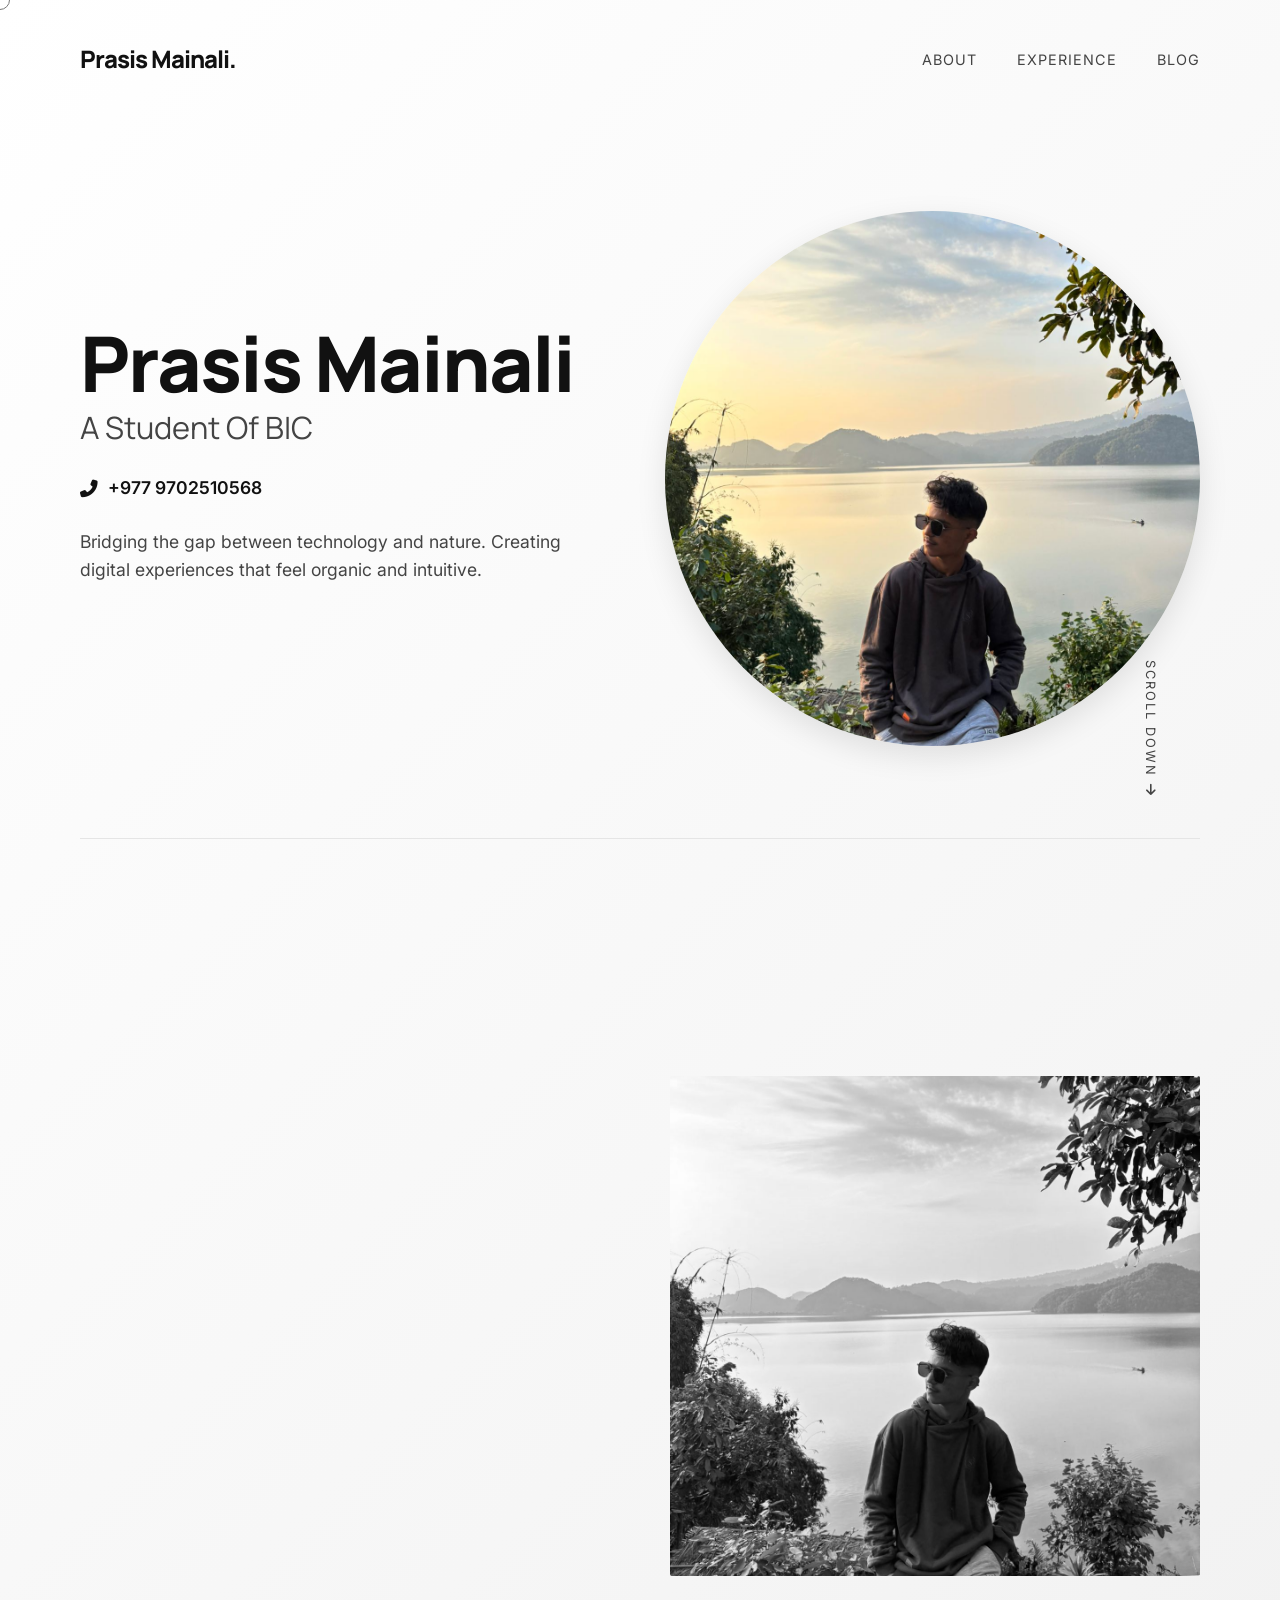
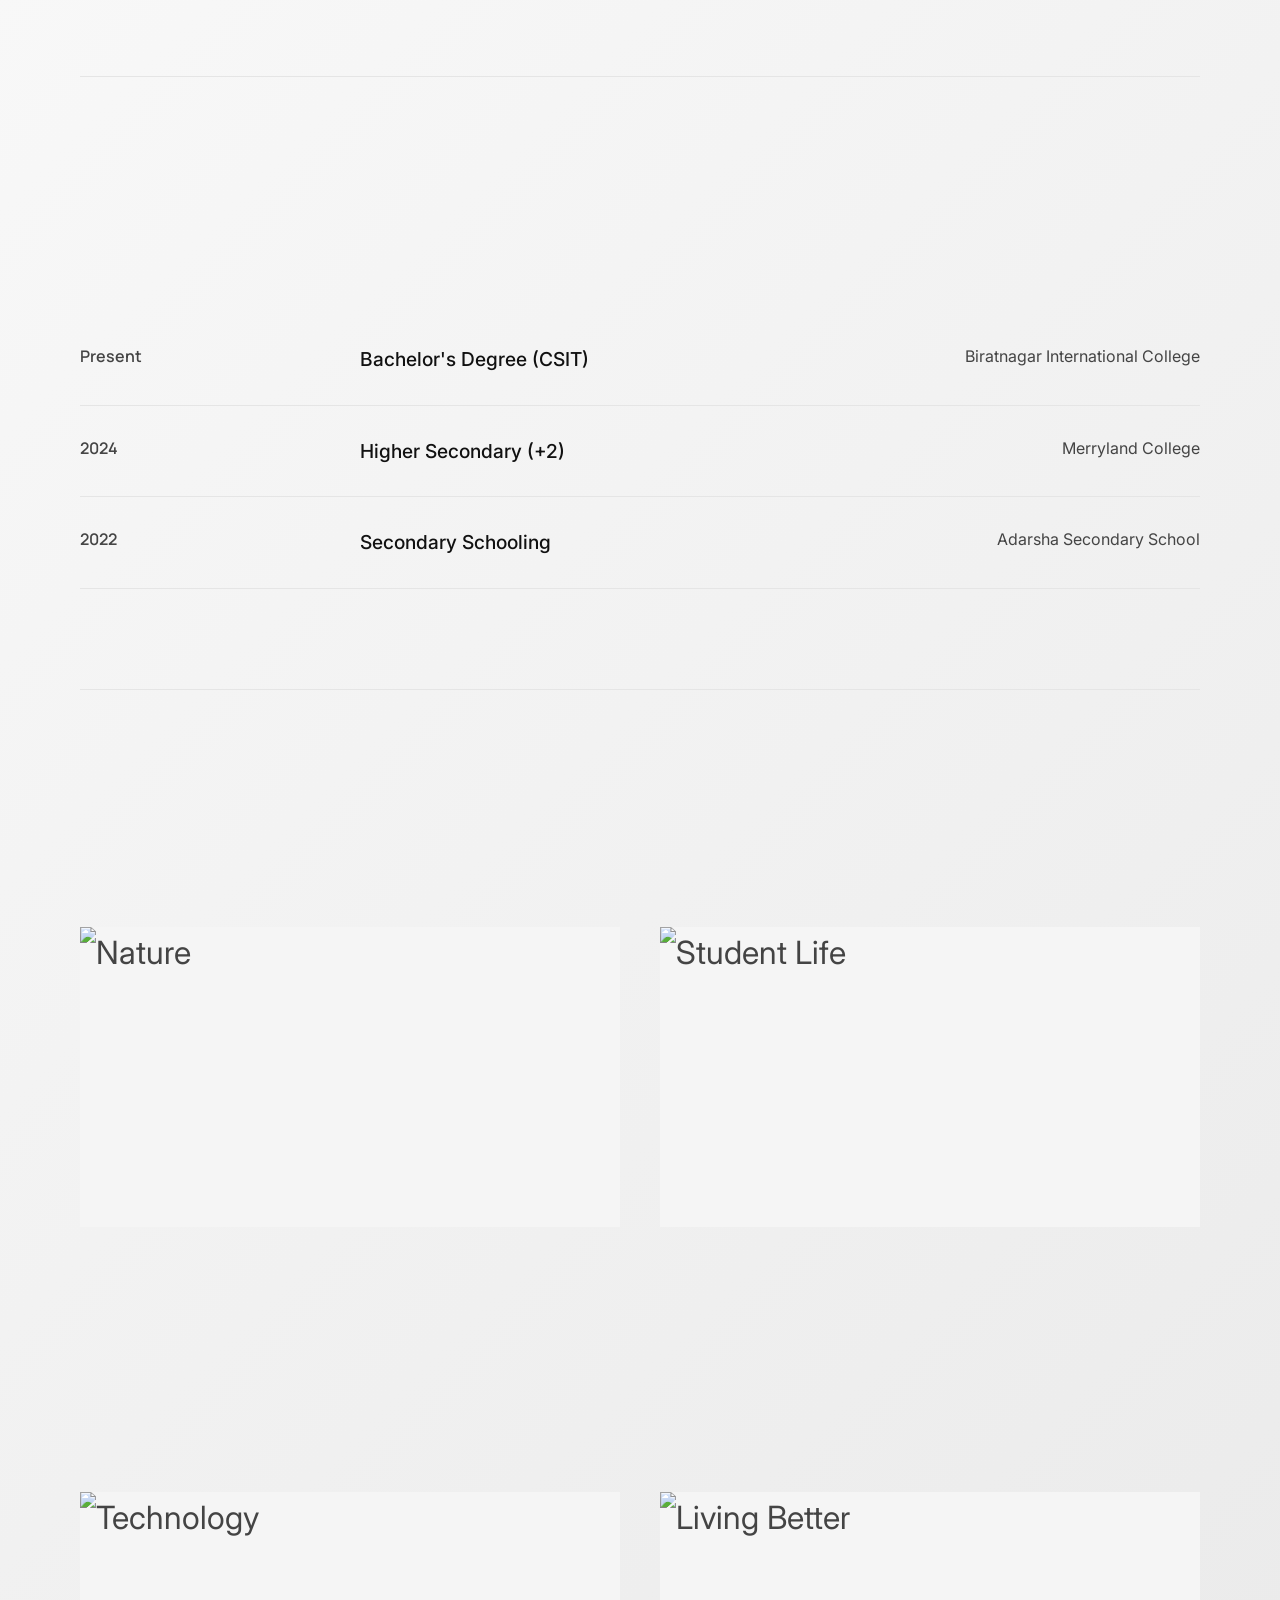
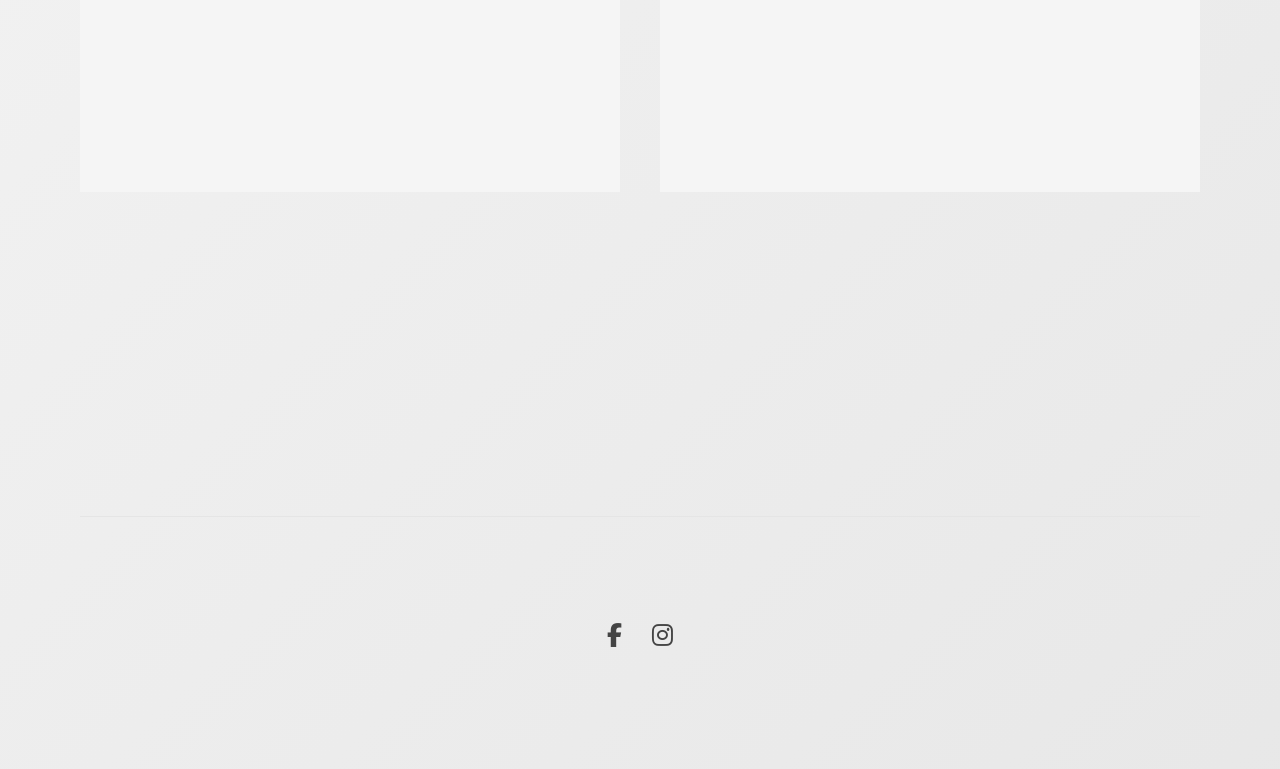
==== index.html @ 6ed14094 "Adjust styles for hero image and project grid Increased max-width for hero image and adjusted font s" ====
<!DOCTYPE html>
<html lang="en">

<head>
  <meta charset="UTF-8">
  <meta name="viewport" content="width=device-width, initial-scale=1.0">
  <title>Prasis Mainali | Portfolio</title>

  <!-- Fonts -->
  <link rel="preconnect" href="https://fonts.googleapis.com">
  <link rel="preconnect" href="https://fonts.gstatic.com" crossorigin>
  <link
    href="https://fonts.googleapis.com/css2?family=Inter:wght@300;400;500;600&family=Manrope:wght@400;600;800&display=swap"
    rel="stylesheet">

  <!-- Icons -->
  <link rel="stylesheet" href="https://cdnjs.cloudflare.com/ajax/libs/font-awesome/6.4.0/css/all.min.css">

  <style>
    :root {
      --bg-color: #ffffff;
      --text-primary: #111111;
      --text-secondary: #444444;
      --accent: #111;
      --card-bg: #f5f5f5;
      --border-color: #e5e5e5;
      --cursor-size: 20px;
    }

    * {
      margin: 0;
      padding: 0;
      box-sizing: border-box;
      cursor: none;
      /* Hide default cursor for custom one */
    }

    html {
      scroll-behavior: smooth;
    }

    body {
      background-color: var(--bg-color);
      color: var(--text-primary);
      font-family: 'Inter', sans-serif;
      line-height: 1.6;
      overflow-x: hidden;
      background: linear-gradient(-45deg, #ffffff, #f0f0f0, #e0e0e0, #ffffff);
      background-size: 400% 400%;
      animation: gradientBG 15s ease infinite;
    }

    ::selection {
      background: var(--text-primary);
      color: var(--bg-color);
    }

    h1,
    h2,
    h3,
    h4,
    h5,
    h6 {
      font-family: 'Manrope', sans-serif;
      font-weight: 800;
      color: var(--text-primary);
    }

    a {
      text-decoration: none;
      color: inherit;
      transition: opacity 0.3s ease;
    }

    /* --- Custom Cursor --- */
    .cursor {
      width: var(--cursor-size);
      height: var(--cursor-size);
      border: 1px solid #888888;
      border-radius: 50%;
      position: fixed;
      pointer-events: none;
      z-index: 9999;
      transform: translate(-50%, -50%);
      transition: width 0.3s, height 0.3s, background-color 0.3s;
      mix-blend-mode: difference;
    }

    .cursor.hovered {
      width: 50px;
      height: 50px;
      background-color: rgba(255, 255, 255, 0.1);
      border-color: transparent;
    }

    /* --- Layout --- */
    .container {
      max-width: 1200px;
      margin: 0 auto;
      padding: 0 40px;
      width: 100%;
      /* Ensure it doesn't exceed viewport */
    }

    @media (max-width: 768px) {
      .container {
        padding: 0 20px;
        /* Reduce padding on mobile */
      }
    }

    /* --- Navigation --- */
    nav {
      padding: 40px 0;
      display: flex;
      justify-content: space-between;
      align-items: center;
    }

    .logo {
      font-family: 'Manrope', sans-serif;
      font-weight: 800;
      font-size: 1.5rem;
      letter-spacing: -1px;
    }

    .nav-links {
      display: flex;
      gap: 40px;
    }

    .nav-links a {
      font-size: 0.9rem;
      color: var(--text-secondary);
      text-transform: uppercase;
      letter-spacing: 1px;
    }

    .nav-links a:hover {
      color: var(--text-primary);
    }

    .hamburger {
      display: none;
      font-size: 1.5rem;
      cursor: none;
      /* Let custom cursor handle hovering */
    }

    /* --- Hero Section --- */
    .hero {
      min-height: 80vh;
      display: flex;
      flex-direction: row;
      justify-content: space-between;
      align-items: center;
      gap: 50px;
      position: relative;
    }

    .hero-content {
      flex: 1;
    }

    .hero-image {
      flex: 1;
      display: flex;
      justify-content: center;
      align-items: center;
    }

    .hero-image img {
      width: 100%;
      max-width: 550px;
      /* Increased for desktop */
      min-width: 280px;
      aspect-ratio: 1/1;
      border-radius: 50%;
      object-fit: cover;
      box-shadow: 0 10px 30px rgba(0, 0, 0, 0.1);
      transition: transform 0.5s ease;
    }

    .hero-image:hover img {
      transform: scale(1.05);
    }

    .hero-phone {
      margin-top: 15px;
      margin-bottom: 25px;
      font-size: 1.1rem;
      color: var(--text-primary);
      display: flex;
      align-items: center;
      gap: 10px;
      font-weight: 600;
    }

    @media (max-width: 768px) {
      .hero {
        flex-direction: column-reverse;
        text-align: center;
        justify-content: center;
        padding-top: 50px;
      }

      .hero-image img {
        width: 250px;
        /* Increased size slightly */
        height: 250px;
        margin-bottom: 20px;
      }

      .hero h1 {
        font-size: 3rem;
        align-items: center;
        /* Center align the flex column */
        text-align: center;
      }

      .hero-content {
        display: flex;
        flex-direction: column;
        align-items: center;
      }
    }

    .hero h1 {
      font-size: clamp(3rem, 6vw, 5.5rem);
      /* Increased for desktop */
      line-height: 1;
      margin-bottom: 2rem;
      letter-spacing: -2px;
      display: flex;
      flex-direction: column;
      align-items: flex-start;
    }

    .hero-title-row {
      display: block;
      overflow: hidden;
      /* Mask for reveal */
    }

    .hero-title-row span {
      display: inline-block;
      transform: translateY(100%);
      opacity: 0;
      animation: revealText 0.8s cubic-bezier(0.77, 0, 0.175, 1) forwards;
    }

    .hero-subtitle-wrapper {
      margin-top: 10px;
      overflow: hidden;
    }

    .hero-subtitle-wrapper span {
      display: block;
      color: var(--text-secondary);
      font-size: 0.4em;
      /* relative to H1 - Adjusted for global consistency */
      font-weight: 400;
      letter-spacing: 0;
      transform: translateY(100%);
      opacity: 0;
      animation: revealText 0.8s cubic-bezier(0.77, 0, 0.175, 1) forwards;
    }

    .hero-desc {
      max-width: 500px;
      color: var(--text-secondary);
      font-size: 1.1rem;
      margin-bottom: 3rem;
    }

    .scroll-indicator {
      position: absolute;
      bottom: 40px;
      right: 40px;
      writing-mode: vertical-rl;
      text-orientation: mixed;
      color: var(--text-secondary);
      font-size: 0.8rem;
      letter-spacing: 2px;
      text-transform: uppercase;
      animation: bounce 2s infinite;
    }

    /* --- Section Styling --- */
    section {
      padding: 100px 0;
      border-top: 1px solid var(--border-color);
    }

    .section-header {
      display: flex;
      justify-content: space-between;
      align-items: baseline;
      margin-bottom: 60px;
      flex-wrap: wrap;
      gap: 20px;
    }

    .section-title {
      font-size: 3rem;
      letter-spacing: -1px;
    }

    .section-subtitle {
      color: var(--text-secondary);
      text-transform: uppercase;
      letter-spacing: 1px;
      font-size: 0.9rem;
    }

    /* --- About Grid --- */
    .about-grid {
      display: grid;
      grid-template-columns: 1fr 1fr;
      gap: 60px;
      align-items: start;
    }

    /* --- About Grid --- */
    .about-grid {
      display: grid;
      grid-template-columns: 1fr 1fr;
      gap: 60px;
      align-items: start;
    }

    .about-text p {
      margin-bottom: 0px;
      /* Reset because mask handles spacing */
      font-size: 1.1rem;
      color: black;
      font-weight: bold;
    }

    .profile-img-container {
      width: 100%;
      height: 500px;
      background: var(--card-bg);
      border-radius: 2px;
      overflow: hidden;
      position: relative;
    }

    .profile-img-container img {
      width: 100%;
      height: 100%;
      object-fit: cover;
      filter: grayscale(100%);
      transition: filter 0.5s ease;
    }

    .profile-img-container:hover img {
      filter: grayscale(0%);
    }

    /* --- Experience/Education List --- */
    .experience-list {
      display: flex;
      flex-direction: column;
    }

    .experience-item {
      display: grid;
      grid-template-columns: 1fr 2fr 1fr;
      padding: 30px 0;
      border-bottom: 1px solid var(--border-color);
      transition: padding 0.3s ease;
    }

    .experience-item:hover {
      padding: 30px 20px;
      /* Indent on hover */
      background: #111;
    }

    .exp-year {
      color: var(--text-secondary);
      font-family: 'Manrope', sans-serif;
      font-weight: 600;
    }

    .exp-role {
      font-size: 1.2rem;
      font-weight: 500;
    }

    .exp-company {
      text-align: right;
      color: var(--text-secondary);
    }

    /* --- Projects/Blog Grid --- */
    .project-grid {
      display: grid;
      grid-template-columns: repeat(auto-fit, minmax(350px, 1fr));
      /* Restore desktop size */
      gap: 40px;
    }

    .project-card {
      /* group: project; removed invalid property */
      position: relative;
    }

    .project-img {
      width: 100%;
      height: 300px;
      /* Placeholder Aspect Ratio */
      background: var(--card-bg);
      margin-bottom: 20px;
      overflow: hidden;
      display: flex;
      align-items: center;
      justify-content: center;
      color: var(--text-secondary);
      font-size: 2rem;
    }

    .project-img i {
      transition: transform 0.5s ease;
    }

    .project-card:hover .project-img i {
      transform: scale(1.1);
      color: var(--text-primary);
    }

    .project-info h3 {
      font-size: 1.5rem;
      margin-bottom: 5px;
    }

    .project-info p {
      color: var(--text-secondary);
      font-size: 0.9rem;
    }

    /* --- Footer --- */
    footer {
      padding: 100px 0 50px 0;
      border-top: 1px solid var(--border-color);
      text-align: center;
    }

    .footer-socials {
      display: flex;
      justify-content: center;
      gap: 30px;
      margin-bottom: 40px;
    }

    .footer-socials a {
      font-size: 1.5rem;
      color: var(--text-secondary);
    }

    .footer-socials a:hover {
      color: var(--text-primary);
      transform: translateY(-5px);
    }

    .footer-copy {
      color: var(--text-secondary);
      font-size: 0.9rem;
    }

    /* --- Animations --- */
    @keyframes gradientBG {
      0% {
        background-position: 0% 50%;
      }

      50% {
        background-position: 100% 50%;
      }

      100% {
        background-position: 0% 50%;
      }
    }

    @keyframes bounce {

      0%,
      20%,
      50%,
      80%,
      100% {
        transform: translateY(0);
      }

      40% {
        transform: translateY(-10px);
      }

      60% {
        transform: translateY(-5px);
      }
    }

    @keyframes revealText {
      from {
        clip-path: inset(0 100% 0 0);
        transform: translateY(20px);
        opacity: 0;
      }

      to {
        clip-path: inset(0 0 0 0);
        transform: translateY(0);
        opacity: 1;
      }
    }

    /* Fade Up Utility */
    .fade-up {
      opacity: 0;
      transform: translateY(30px);
      transition: opacity 0.8s ease-out, transform 0.8s ease-out;
    }

    .fade-up.visible {
      opacity: 1;
      transform: translateY(0);
    }

    /* Stagger Utilities */
    .stagger-delay-1 {
      transition-delay: 0.1s;
    }

    .stagger-delay-2 {
      transition-delay: 0.2s;
    }

    .stagger-delay-3 {
      transition-delay: 0.3s;
    }

    .stagger-delay-4 {
      transition-delay: 0.4s;
    }

    .stagger-delay-5 {
      transition-delay: 0.5s;
    }

    /* --- General Text Reveal --- */
    .text-reveal-mask {
      overflow: hidden;
      display: block;
      /* Ensures mask works for block elements */
    }

    .text-reveal-content {
      display: block;
      transform: translateY(100%);
      transition: transform 1s cubic-bezier(0.77, 0, 0.175, 1);
      /* Premium ease */
      opacity: 1;
      /* Override default if needed */
    }

    .text-reveal-mask.visible .text-reveal-content {
      transform: translateY(0);
    }

    /* --- Responsive --- */
    /* --- Responsive --- */
    @media (max-width: 768px) {
      .nav-links {
        display: none;
        /* Simple hide for mobile for now, can expand later */
      }

      .hero {
        padding-top: 20px;
        /* Reduced top padding */
        min-height: auto;
        padding-bottom: 50px;
      }

      .hero-content {
        width: 100%;
        /* Ensure content takes full width */
      }

      /* Responsive Grid for Mobile */
      .project-grid {
        grid-template-columns: repeat(auto-fit, minmax(280px, 1fr));
      }

      /* Reduce scale for mobile hero text */
      .hero h1 {
        word-break: break-word;
        font-size: 2.5rem;
        /* Force manageable size */
      }

      .hamburger {
        display: block;
      }

      .about-grid {
        grid-template-columns: 1fr;
        gap: 40px;
      }

      .profile-img-container {
        height: 350px;
        /* Smaller image on mobile */
      }

      .experience-item {
        grid-template-columns: 1fr;
        gap: 10px;
        padding: 20px 0;
      }

      .exp-company {
        text-align: left;
        margin-top: 5px;
      }

      /* Fix for "Prasis Mainali" being too small */
      .hero h1 span.hero-subtitle-wrapper span {
        font-size: 0.5em;

        /* Keep subtitle small */
        /* Swift fix for Tawk.to visibility on mobile */
        div[class*="tawk"] {
          display: block !important;
          z-index: 2147483647 !important;
          /* Max z-index to ensure visibility */
        }
      }

      /* Ensure main title text (Prasis Mainali) uses the H1 font size */
      .hero-title-row span {
        font-size: inherit;
      }
    }
  </style>
</head>

<body>

  <!-- Custom Cursor -->
  <div class="cursor" id="cursor"></div>

  <div class="container">

    <!-- Navigation -->
    <nav>
      <a href="#" class="logo hover-target">Prasis Mainali.</a>

      <div class="nav-links">
        <a href="#about" class="hover-target">About</a>
        <a href="#experience" class="hover-target">Experience</a>
        <a href="#blog" class="hover-target">Blog</a>
      </div>

      <div class="hamburger hover-target">
        <i class="fas fa-bars"></i>
      </div>
    </nav>

    <!-- Hero Section -->
    <header class="hero">
      <div class="hero-content">
        <h1>
          <span class="hero-title-row">
            <span style="animation-delay: 0s;">Prasis</span>
            <span style="animation-delay: 0.1s;">Mainali</span>
          </span>
          <span class="hero-subtitle-wrapper">
            <span style="animation-delay: 0.3s;">A Student Of BIC</span>
          </span>
        </h1>

        <div class="hero-phone fade-up stagger-delay-1">
          <i class="fas fa-phone-alt"></i> +977 9702510568
        </div>
        <p class="hero-desc fade-up stagger-delay-2">
          Bridging the gap between technology and nature. Creating digital experiences that feel organic and intuitive.
        </p>

        <div class="scroll-indicator fade-up stagger-delay-3">
          Scroll Down <i class="fas fa-arrow-down" style="margin-left: 10px;"></i>
        </div>
      </div>

      <div class="hero-image fade-up" style="transition-delay: 0.2s;">
        <img src="../assets/images/prasis-profile.jpg" alt="Prasis Mainali">
      </div>
    </header>

    <!-- About Section -->
    <section id="about">
      <div class="section-header">
        <div class="text-reveal-mask">
          <h2 class="section-title text-reveal-content">About Me</h2>
        </div>
        <div class="text-reveal-mask">
          <span class="section-subtitle text-reveal-content">Who I Am</span>
        </div>
      </div>

      <div class="about-grid fade-up">
        <div class="about-text">
          <div class="text-reveal-mask" style="margin-bottom: 2rem;">
            <p class="text-reveal-content">Hello! I'm <strong>Prasis</strong>, a student based in Biratnagar, Nepal. I
              enjoy creating things that live
              on the internet, whether that be websites, applications, or anything in between.</p>
          </div>
          <div class="text-reveal-mask" style="margin-bottom: 2rem;">
            <p class="text-reveal-content">Currently, I am pursuing my studies at <strong>Biratnagar International
                College</strong>. My journey
              started at Merryland College where I completed my +2 education.</p>
          </div>
          <div class="text-reveal-mask" style="margin-bottom: 2rem;">
            <p class="text-reveal-content">Beyond the screen, I am a passionate <strong>Nature Explorer</strong>. I find
              peace in greenery and
              landscapes, which often inspires my creative thinking in technology.</p>
          </div>
        </div>

        <div class="profile-img-container hover-target">
          <!-- Using the parent directory path as fixed previously -->
          <img src="../assets/images/prasis-profile.jpg" alt="Prasis Mainali">
        </div>
      </div>
    </section>

    <!-- Experience / Education -->
    <section id="experience">
      <div class="section-header">
        <div class="text-reveal-mask">
          <h2 class="section-title text-reveal-content">Journey</h2>
        </div>
        <div class="text-reveal-mask">
          <span class="section-subtitle text-reveal-content">Education & Career</span>
        </div>
      </div>

      <div class="experience-list fade-up">
        <div class="experience-item hover-target">
          <span class="exp-year">Present</span>
          <span class="exp-role">Bachelor's Degree (CSIT)</span>
          <span class="exp-company">Biratnagar International College</span>
        </div>
        <div class="experience-item hover-target">
          <span class="exp-year">2024</span>
          <span class="exp-role">Higher Secondary (+2)</span>
          <span class="exp-company">Merryland College</span>
        </div>
        <div class="experience-item hover-target">
          <span class="exp-year">2022</span>
          <span class="exp-role">Secondary Schooling</span>
          <span class="exp-company">Adarsha Secondary School</span>
        </div>
      </div>
    </section>

    <!-- Blog / Selected Work -->
    <section id="blog">
      <div class="section-header">
        <div class="text-reveal-mask">
          <h2 class="section-title text-reveal-content">Selected Notes</h2>
        </div>
        <div class="text-reveal-mask">
          <span class="section-subtitle text-reveal-content">Blog & Thoughts</span>
        </div>
      </div>

      <div class="project-grid fade-up">
        <article class="project-card hover-target">
          <div class="project-img">
            <img
              src="https://images.unsplash.com/photo-1470071459604-3b5ec3a7fe05?ixlib=rb-1.2.1&auto=format&fit=crop&w=800&q=80"
              alt="Nature" style="width: 100%; height: 100%; object-fit: cover;">
          </div>
          <div class="project-info">
            <div class="text-reveal-mask">
              <h3 class="text-reveal-content">Exploring the Green</h3>
            </div>
            <div class="text-reveal-mask">
              <p class="text-reveal-content">Exploring the green allows us to reconnect with nature and understand its
                true value. Green spaces like
                parks, forests, and gardens provide peace, fresh air, and balance to our busy lives. They support
                biodiversity, improve mental health, and encourage sustainable habits. When we explore the green, we
                learn
                to respect the environment and protect it for future generations, making our planet healthier, more
                beautiful, and more livable for everyone today and for generations to come..</p>
            </div>
          </div>
        </article>

        <article class="project-card hover-target">
          <div class="project-img">
            <img
              src="https://images.unsplash.com/photo-1543269865-cbf427effbad?ixlib=rb-1.2.1&auto=format&fit=crop&w=800&q=80"
              alt="Student Life" style="width: 100%; height: 100%; object-fit: cover;">
          </div>
          <div class="project-info">
            <div class="text-reveal-mask">
              <h3 class="text-reveal-content">Student Life in Biratnagar</h3>
            </div>
            <div class="text-reveal-mask">
              <p class="text-reveal-content">My name is Prasis Mainali, and I am from Biratnagar. I study at Biratnagar
                International College.
                Biratnagar city has played an important role in shaping my behavior and personality. Living in this city
                has taught me discipline, respect, and how to interact well with different people. The environment,
                education, and culture of Biratnagar have helped me grow not only academically but also as a responsible
                individual..</p>
            </div>
          </div>
        </article>

        <article class="project-card hover-target">
          <div class="project-img">
            <img
              src="https://images.unsplash.com/photo-1555066931-4365d14bab8c?ixlib=rb-1.2.1&auto=format&fit=crop&w=800&q=80"
              alt="Technology" style="width: 100%; height: 100%; object-fit: cover;">
          </div>
          <div class="project-info">
            <div class="text-reveal-mask">
              <h3 class="text-reveal-content">Tech & Nature</h3>
            </div>
            <div class="text-reveal-mask">
              <p class="text-reveal-content">Technology and nature can work together to create a better future. Modern
                technology helps protect the
                environment through renewable energy, smart farming, and wildlife conservation. At the same time, nature
                inspires innovation and balance in human life. When technology is used responsibly, it reduces pollution
                and saves resources. By combining technological progress with respect for nature, we can achieve
                sustainable development, improve quality of life, and protect the Earth for future generations to enjoy
                safely..</p>
            </div>
          </div>
        </article>

        <article class="project-card hover-target">
          <div class="project-img">
            <img
              src="https://images.unsplash.com/photo-1493836512294-502baa1986e2?ixlib=rb-1.2.1&auto=format&fit=crop&w=800&q=80"
              alt="Living Better" style="width: 100%; height: 100%; object-fit: cover;">
          </div>
          <div class="project-info">
            <div class="text-reveal-mask">
              <h3 class="text-reveal-content">How can we live better</h3>
            </div>
            <div class="text-reveal-mask">
              <p class="text-reveal-content">Living better starts with mindfulness and connection. By prioritizing our
                mental health, nurturing our
                relationships, and spending more time in nature, we can find a deeper sense of fulfillment. It's about
                finding balance in our daily lives, making sustainable choices, and appreciating the simple moments that
                bring us joy.</p>
            </div>
          </div>
        </article>
      </div>
    </section>

    <!-- Footer -->
    <footer>
      <div class="footer-socials fade-up">
        <a href="https://www.facebook.com/share/1PvVefXtPV/?mibextid=wwXIfr" target="_blank" class="hover-target"><i
            class="fab fa-facebook-f"></i></a>
        <a href="https://www.instagram.com/prashish_mainali?igsh=Z3U0c2h6OGMwNjh3&utm_source=qr" target="_blank"
          class="hover-target"><i class="fab fa-instagram"></i></a>
      </div>
      <p class="footer-copy fade-up">&copy; 2026 Prasis Mainali. All rights reserved.</p>
    </footer>

  </div>

  <script>
    // --- Custom Cursor Logic ---
    const cursor = document.getElementById('cursor');
    const hoverTargets = document.querySelectorAll('.hover-target');

    document.addEventListener('mousemove', (e) => {
      // Smooth follow with requestAnimationFrame could be better, but this is fine for now
      cursor.style.left = e.clientX + 'px';
      cursor.style.top = e.clientY + 'px';
    });

    hoverTargets.forEach(target => {
      target.addEventListener('mouseenter', () => {
        cursor.classList.add('hovered');
      });
      target.addEventListener('mouseleave', () => {
        cursor.classList.remove('hovered');
      });
    });

    // --- Intersection Observer for Fade Up ---
    const observerOptions = {
      threshold: 0.1,
      rootMargin: "0px 0px -50px 0px" // Trigger a bit earlier appearing from bottom
    };

    const observer = new IntersectionObserver((entries) => {
      entries.forEach(entry => {
        if (entry.isIntersecting) {
          entry.target.classList.add('visible');
        } else {
          entry.target.classList.remove('visible'); // Remove class to re-trigger animation on next scroll
        }
      });
    }, observerOptions);

    document.querySelectorAll('.fade-up').forEach(el => {
      observer.observe(el);
    });

    // Observe text reveal masks
    document.querySelectorAll('.text-reveal-mask').forEach(el => {
      observer.observe(el);
    });

    // --- Staggered Animations for Grids ---
    // Automatically add stagger classes to children of grids if they don't have them
    const staggerGrids = document.querySelectorAll('.project-grid, .experience-list, .about-grid');
    staggerGrids.forEach(grid => {
      const children = grid.children;
      Array.from(children).forEach((child, index) => {
        child.classList.add('fade-up');
        // Cycle through delays 1-3 to prevent infinite delay growth on long lists
        const delay = (index % 3) + 1;
        child.classList.add(`stagger-delay-${delay}`);
        observer.observe(child);
      });
    });
  </script>

  <!-- Tawk.to Live Chat Script -->
  <script type="text/javascript">
    var Tawk_API = Tawk_API || {}, Tawk_LoadStart = new Date();
    (function () {
      var s1 = document.createElement("script"), s0 = document.getElementsByTagName("script")[0];
      s1.async = true;
      s1.src = 'https://embed.tawk.to/6986cef376ad761c40db5798/1jgr9gq86';
      s1.charset = 'UTF-8';
      s1.setAttribute('crossorigin', '*');
      s0.parentNode.insertBefore(s1, s0);
    })();
  </script>
</body>

</html>
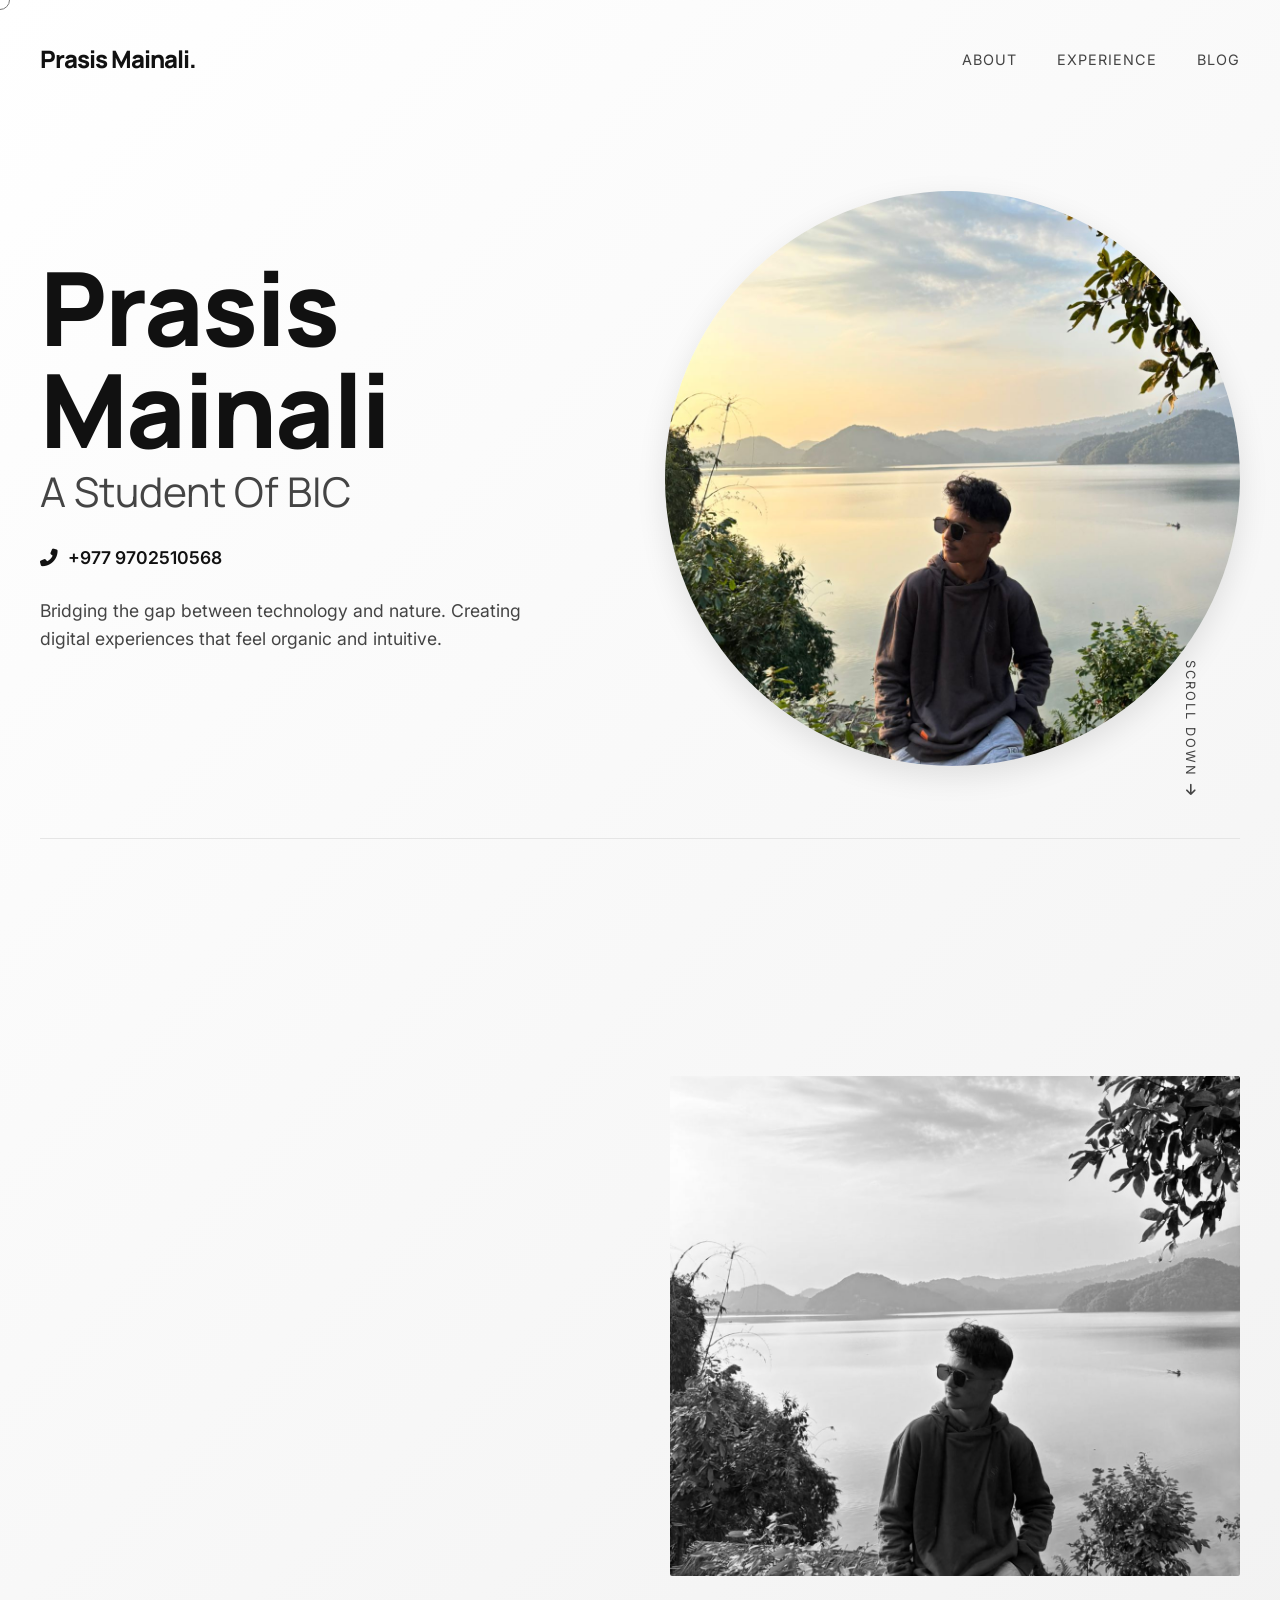
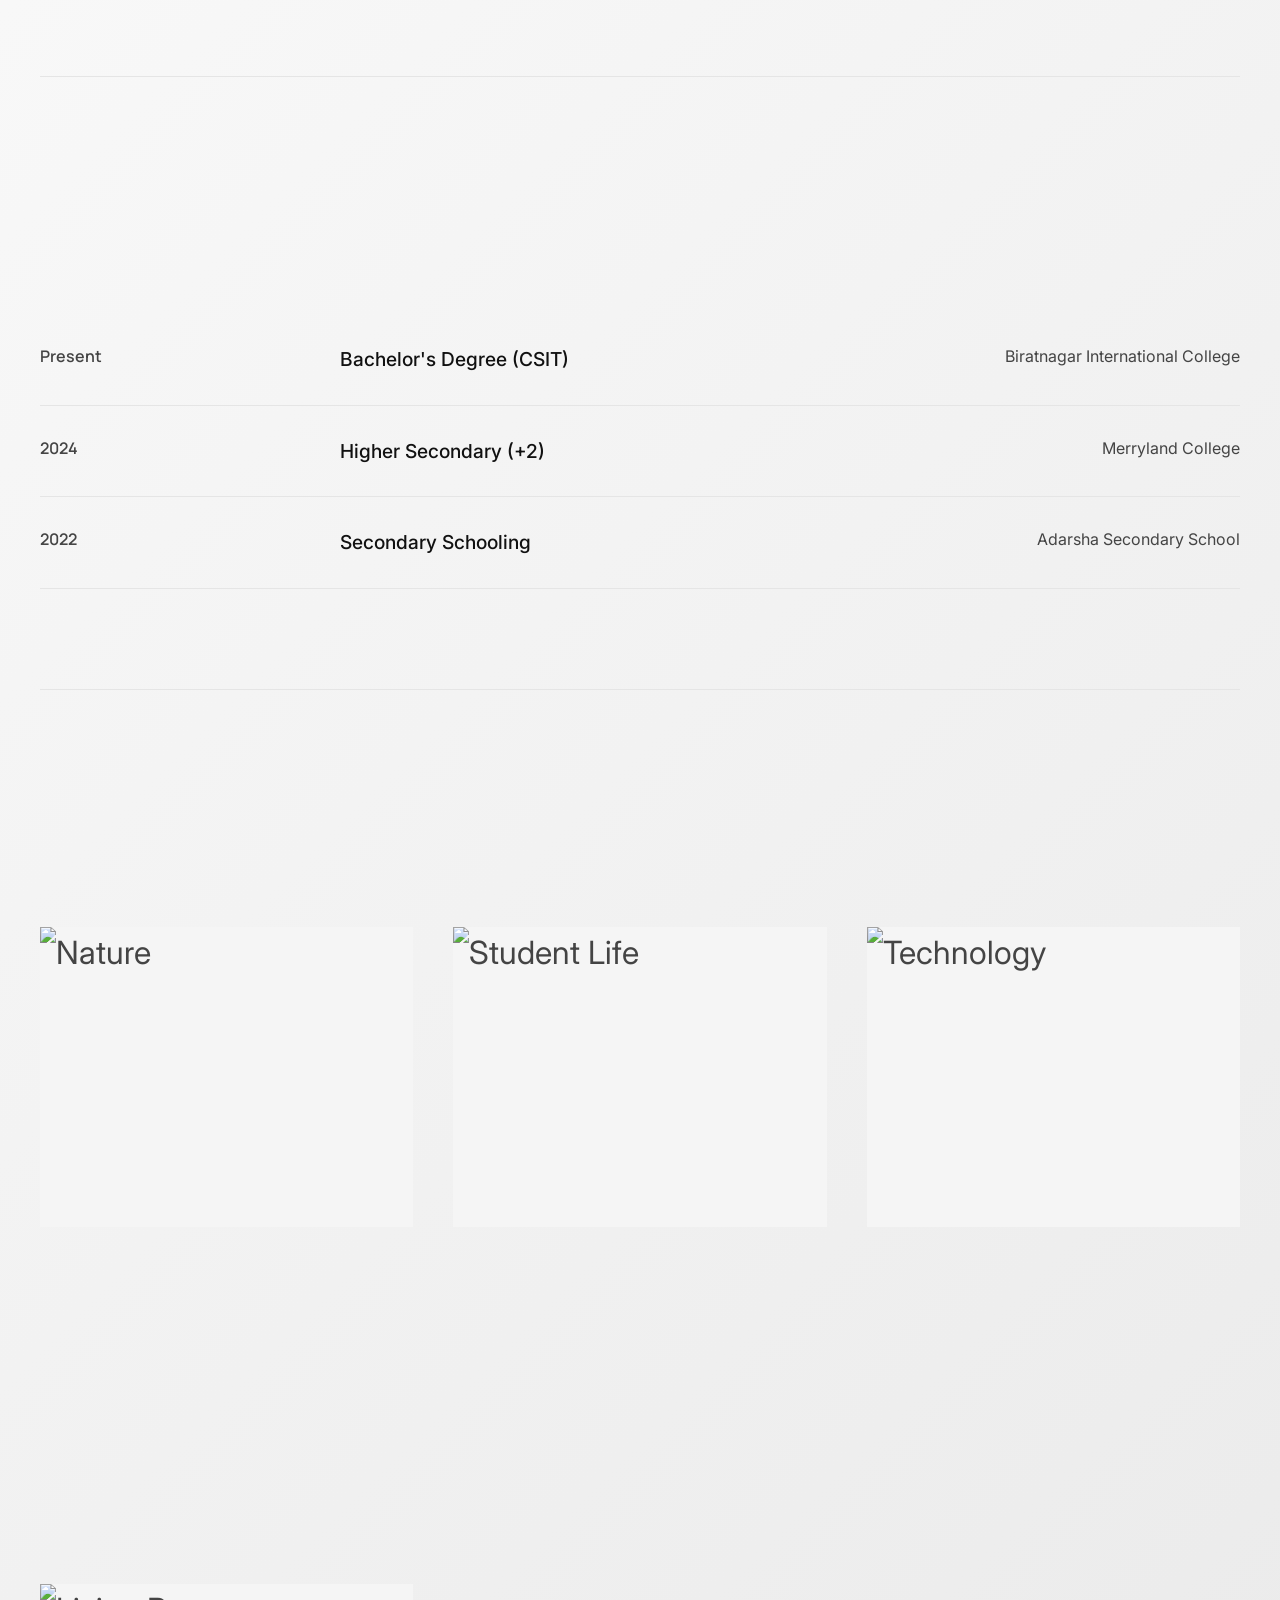
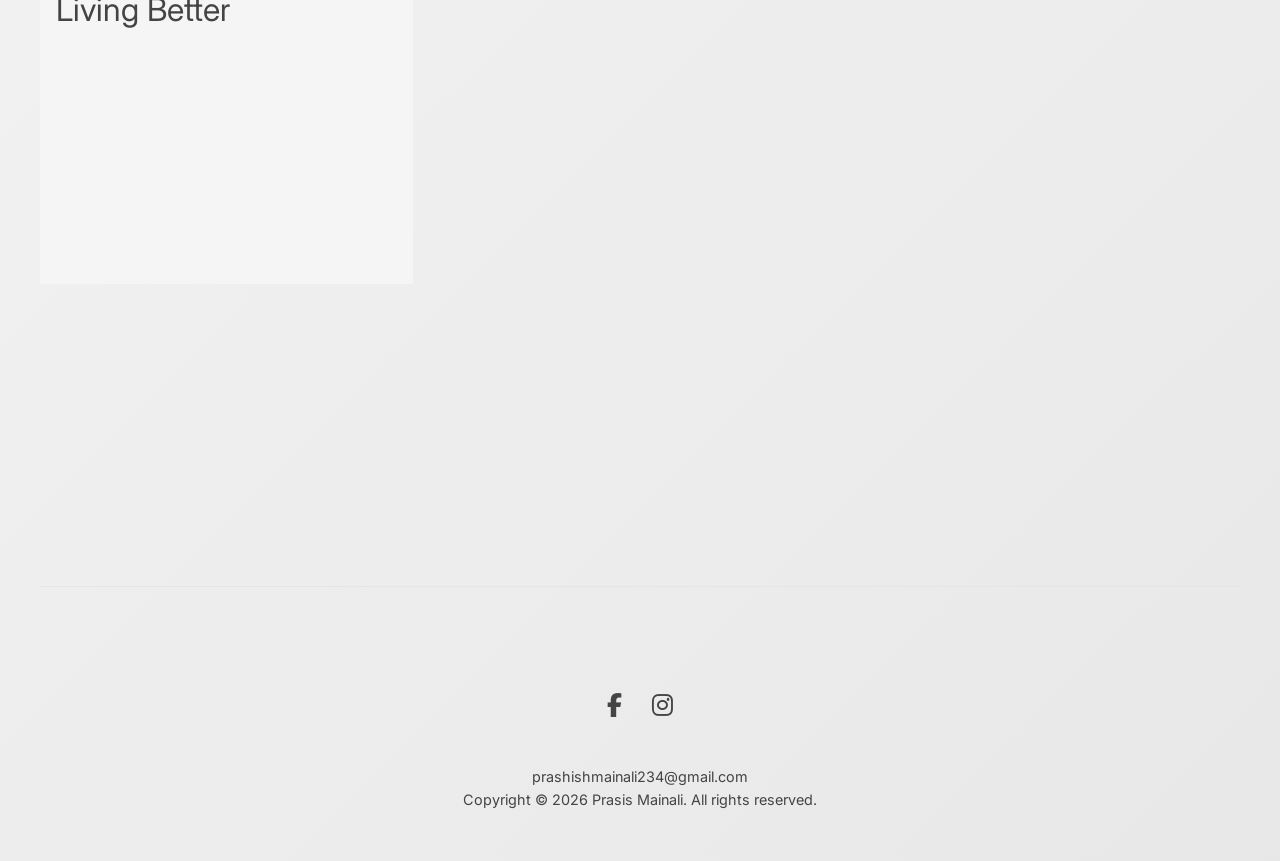
==== commit ef0256fc: "Update layout and footer content in index.html" ====
--- a/index.html
+++ b/index.html
@@ -95,7 +95,7 @@
 
     /* --- Layout --- */
     .container {
-      max-width: 1200px;
+      max-width: 1600px;
       margin: 0 auto;
       padding: 0 40px;
       width: 100%;
@@ -171,7 +171,7 @@
 
     .hero-image img {
       width: 100%;
-      max-width: 550px;
+      max-width: 700px;
       /* Increased for desktop */
       min-width: 280px;
       aspect-ratio: 1/1;
@@ -226,7 +226,7 @@
     }
 
     .hero h1 {
-      font-size: clamp(3rem, 6vw, 5.5rem);
+      font-size: clamp(3.5rem, 8vw, 7rem);
       /* Increased for desktop */
       line-height: 1;
       margin-bottom: 2rem;
@@ -874,7 +874,9 @@
         <a href="https://www.instagram.com/prashish_mainali?igsh=Z3U0c2h6OGMwNjh3&utm_source=qr" target="_blank"
           class="hover-target"><i class="fab fa-instagram"></i></a>
       </div>
-      <p class="footer-copy fade-up">&copy; 2026 Prasis Mainali. All rights reserved.</p>
+      <p class="footer-copy">prashishmainali234@gmail.com</p>
+      <p class="footer-copy">Copyright &copy; 2026 Prasis Mainali. All rights reserved.</p>
+
     </footer>
 
   </div>
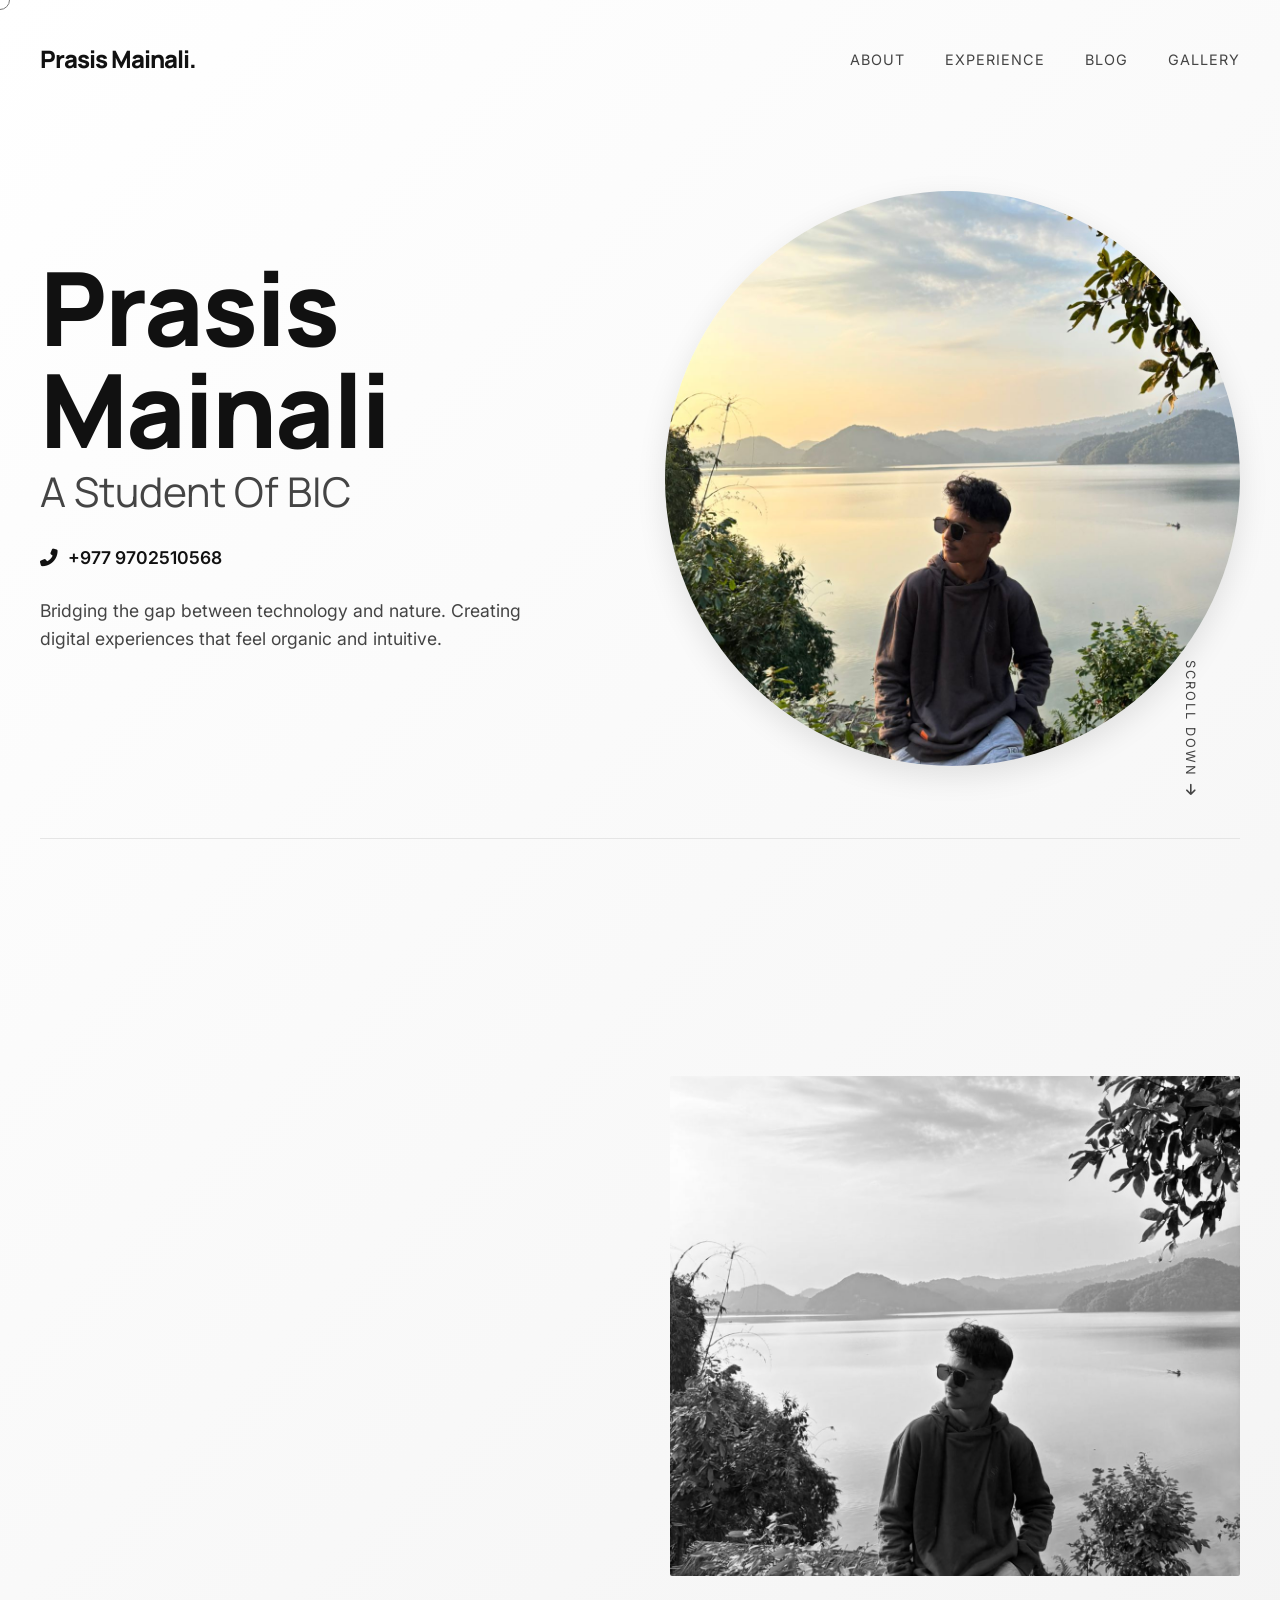
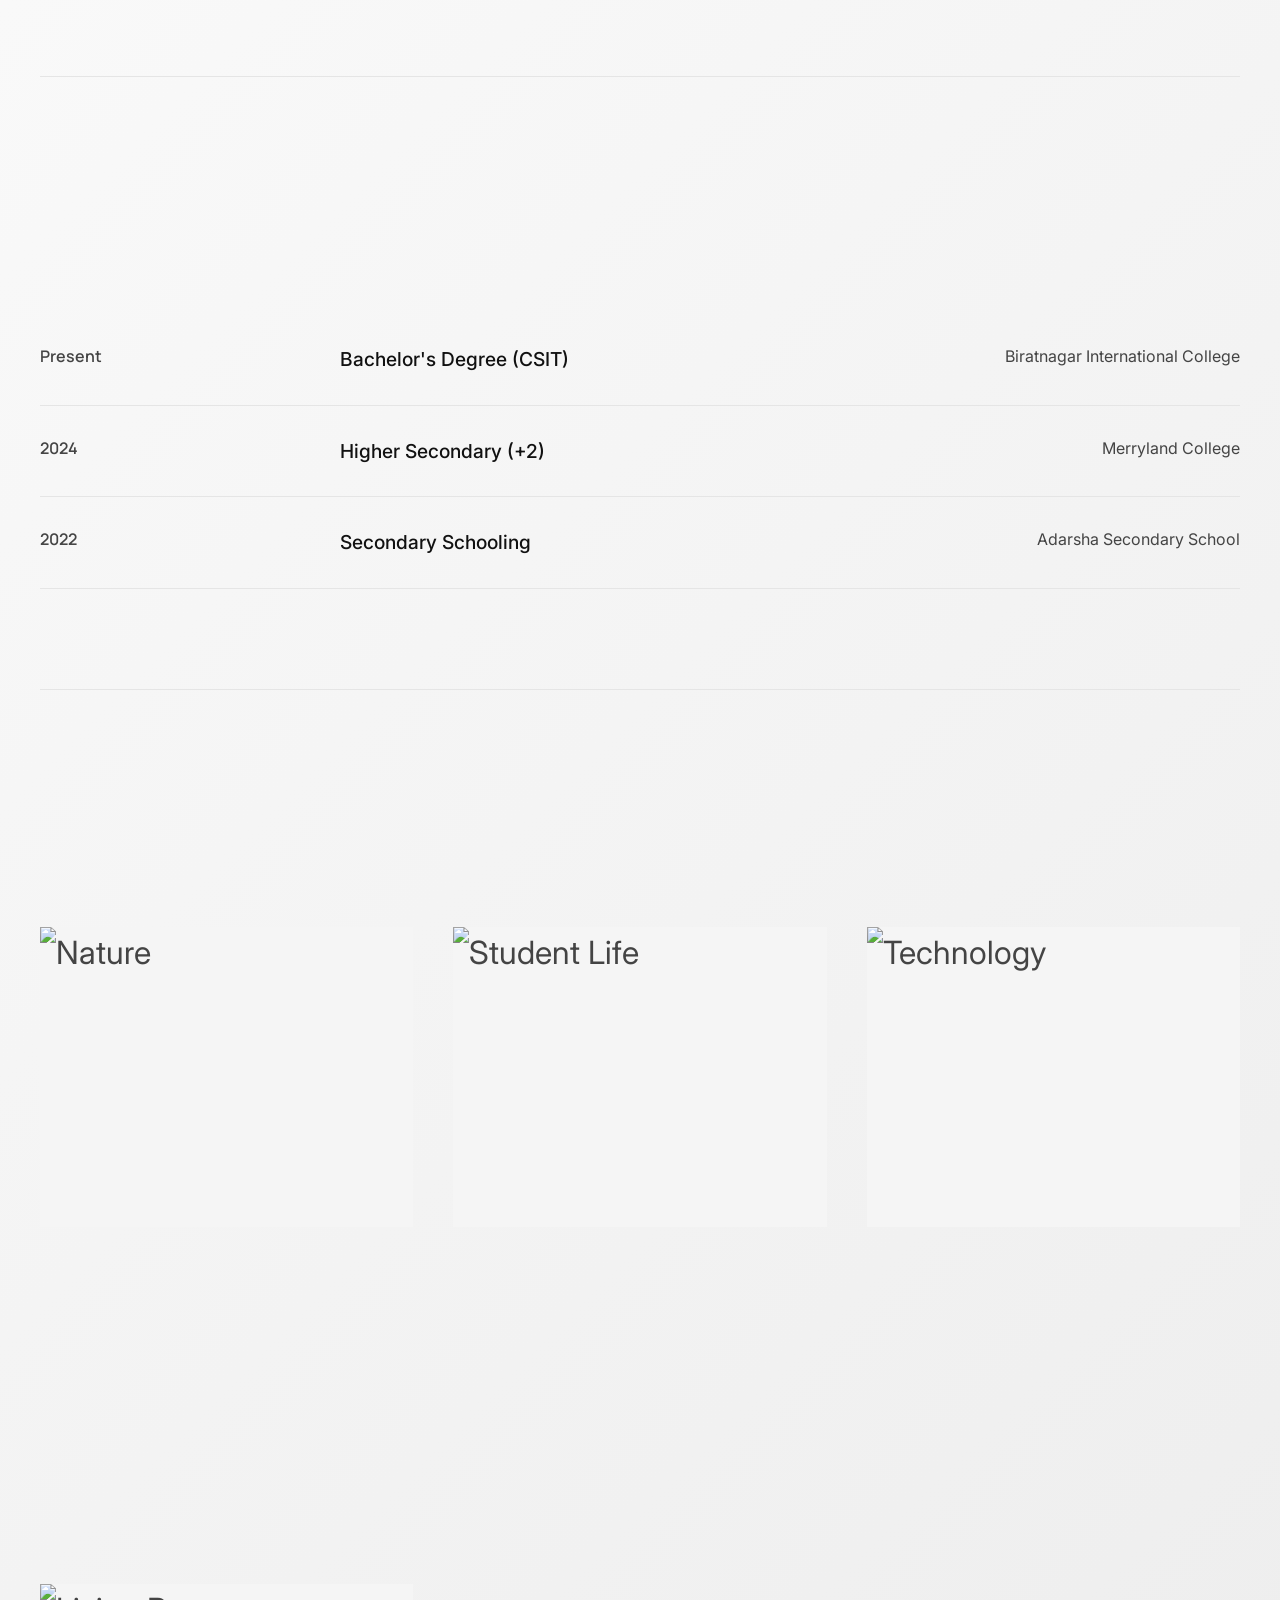
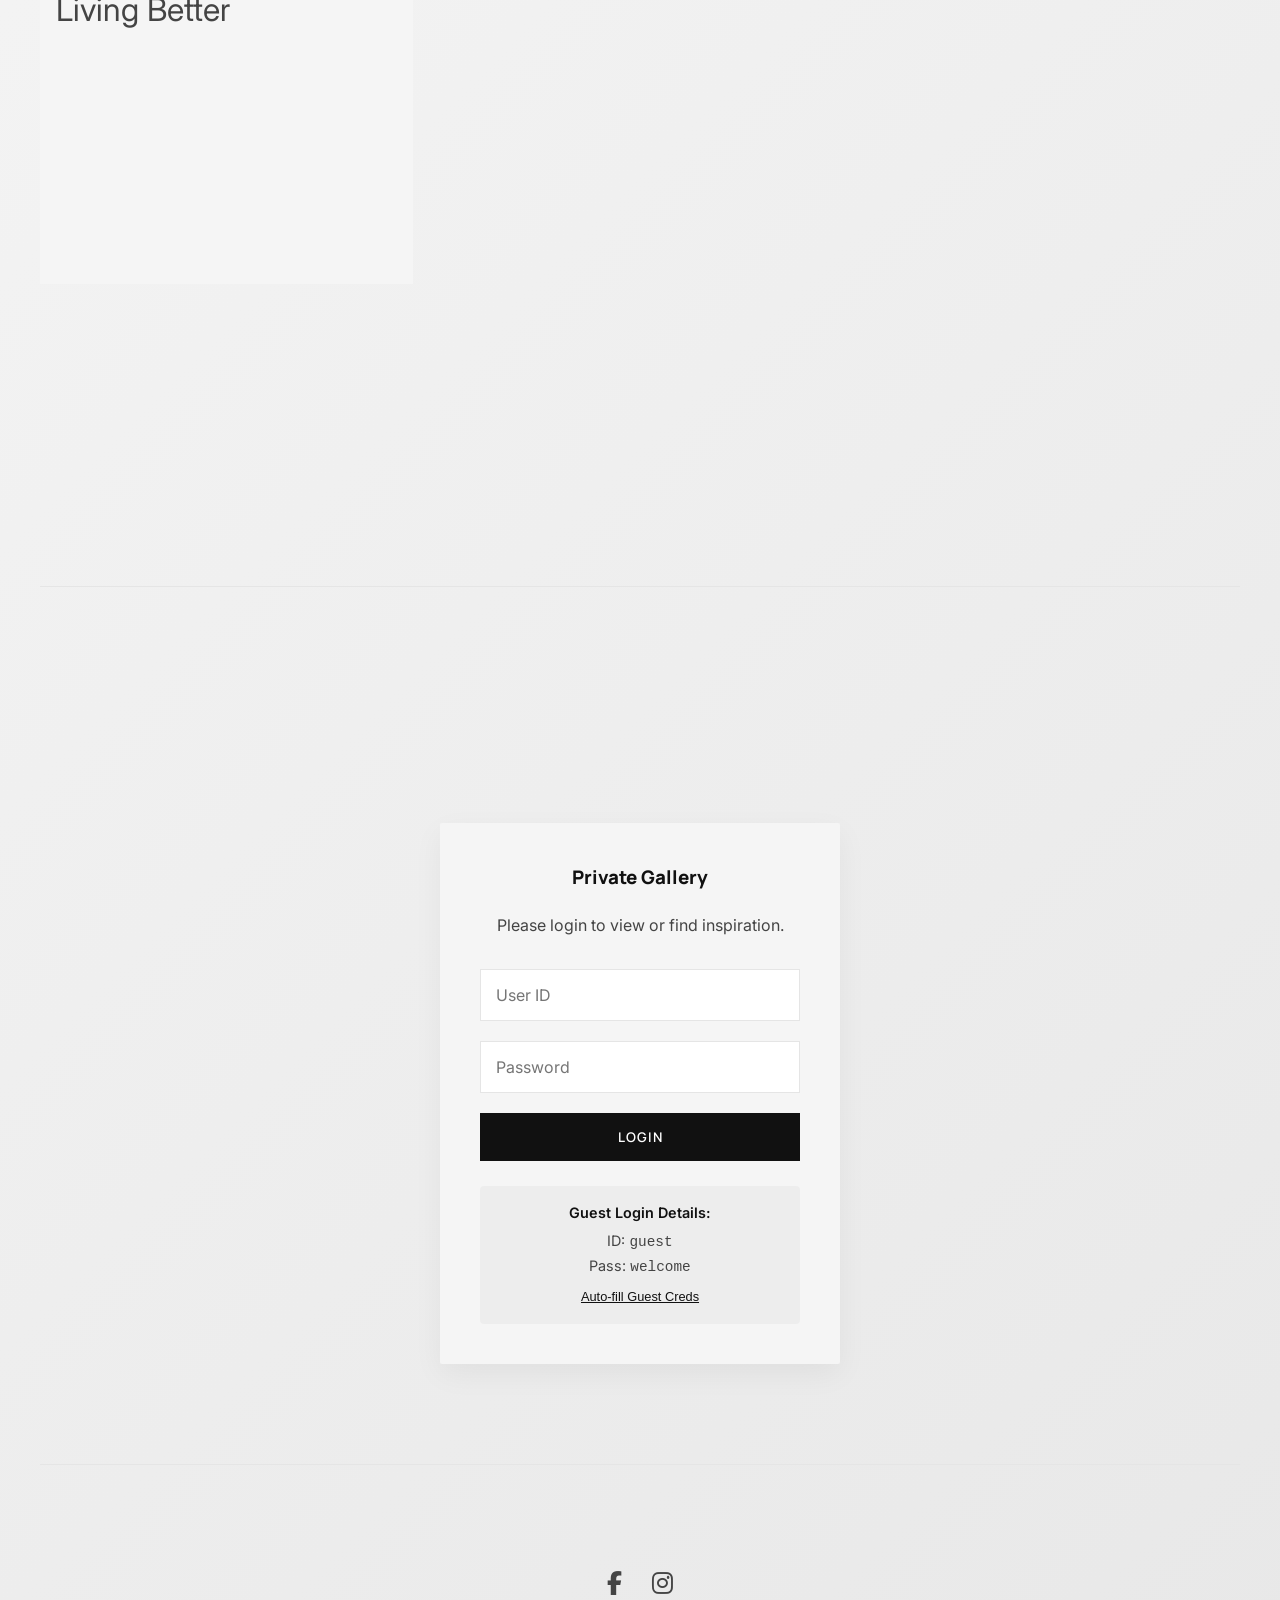
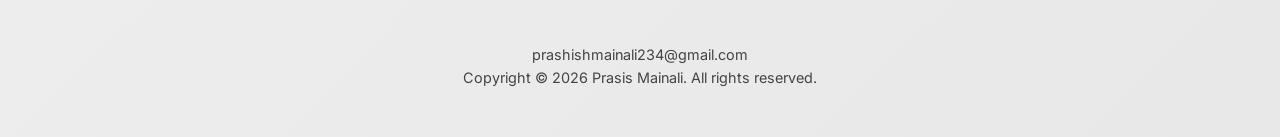
==== commit 9f63e4fa: "Add secure gallery section with login functionality" ====
--- a/index.html
+++ b/index.html
@@ -375,7 +375,7 @@
     .experience-item:hover {
       padding: 30px 20px;
       /* Indent on hover */
-      background: #111;
+
     }
 
     .exp-year {
@@ -645,6 +645,121 @@
         font-size: inherit;
       }
     }
+
+    /* --- Secure Gallery --- */
+    #secure-gallery {
+      min-height: 80vh;
+      display: flex;
+      flex-direction: column;
+      align-items: center;
+      justify-content: center;
+    }
+
+    .login-container {
+      background: var(--card-bg);
+      padding: 40px;
+      border-radius: 2px;
+      box-shadow: 0 10px 30px rgba(0, 0, 0, 0.05);
+      text-align: center;
+      max-width: 400px;
+      width: 100%;
+    }
+
+    .login-container input {
+      width: 100%;
+      padding: 15px;
+      margin-bottom: 20px;
+      border: 1px solid var(--border-color);
+      background: #fff;
+      font-family: 'Inter', sans-serif;
+      font-size: 1rem;
+      outline: none;
+      transition: border-color 0.3s;
+    }
+
+    .login-container input:focus {
+      border-color: var(--text-primary);
+    }
+
+    .login-btn {
+      background: var(--text-primary);
+      color: var(--bg-color);
+      padding: 15px 30px;
+      border: none;
+      font-family: 'Manrope', sans-serif;
+      font-weight: 600;
+      text-transform: uppercase;
+      letter-spacing: 1px;
+      cursor: none;
+      /* Handled by custom cursor */
+      transition: opacity 0.3s;
+      width: 100%;
+    }
+
+    .login-btn:hover {
+      opacity: 0.9;
+    }
+
+    .gallery-container {
+      width: 100%;
+      display: none;
+      /* Hidden by default */
+    }
+
+    .upload-controls {
+      margin-bottom: 40px;
+      text-align: center;
+      padding: 20px;
+      background: var(--card-bg);
+      border: 1px dashed var(--border-color);
+    }
+
+    .gallery-grid {
+      display: grid;
+      grid-template-columns: repeat(auto-fill, minmax(250px, 1fr));
+      gap: 20px;
+      width: 100%;
+    }
+
+    .gallery-item {
+      position: relative;
+      aspect-ratio: 1;
+      overflow: hidden;
+      background: var(--card-bg);
+    }
+
+    .gallery-item img {
+      width: 100%;
+      height: 100%;
+      object-fit: cover;
+      transition: transform 0.3s;
+    }
+
+    .gallery-item:hover img {
+      transform: scale(1.05);
+    }
+
+    .delete-btn {
+      position: absolute;
+      top: 10px;
+      right: 10px;
+      background: rgba(255, 255, 255, 0.9);
+      color: #ff4444;
+      border: none;
+      width: 30px;
+      height: 30px;
+      display: flex;
+      align-items: center;
+      justify-content: center;
+      border-radius: 50%;
+      opacity: 0;
+      transition: opacity 0.3s;
+      cursor: none;
+    }
+
+    .gallery-item:hover .delete-btn {
+      opacity: 1;
+    }
   </style>
 </head>
 
@@ -663,6 +778,7 @@
         <a href="#about" class="hover-target">About</a>
         <a href="#experience" class="hover-target">Experience</a>
         <a href="#blog" class="hover-target">Blog</a>
+        <a href="#secure-gallery" class="hover-target">Gallery</a>
       </div>
 
       <div class="hamburger hover-target">
@@ -866,6 +982,71 @@
       </div>
     </section>
 
+    <!-- Secure Gallery Section -->
+    <section id="secure-gallery">
+      <div class="section-header">
+        <div class="text-reveal-mask">
+          <h2 class="section-title text-reveal-content">Gallery</h2>
+        </div>
+        <div class="text-reveal-mask">
+          <span class="section-subtitle text-reveal-content">My Creative Space</span>
+        </div>
+      </div>
+
+      <!-- Login Interface -->
+      <div class="login-container fade-up" id="login-interface">
+        <h3 style="margin-bottom: 20px;">Private Gallery</h3>
+        <p style="margin-bottom: 30px; color: var(--text-secondary);">Please login to view or find inspiration.</p>
+
+        <input type="text" id="login-id" placeholder="User ID">
+        <input type="password" id="login-pass" placeholder="Password">
+
+        <div style="display: flex; gap: 10px; justify-content: center;">
+          <button class="login-btn hover-target" id="login-btn">Login</button>
+        </div>
+
+        <p id="login-message" style="margin-top: 15px; color: #ff4444; font-size: 0.9rem;"></p>
+
+        <div
+          style="margin-top: 25px; padding: 15px; background: rgba(0,0,0,0.03); border-radius: 4px; text-align: center;">
+          <p style="font-size: 0.9rem; color: var(--text-primary); font-weight: 600; margin-bottom: 5px;">Guest Login
+            Details:</p>
+          <p style="font-size: 0.9rem; color: var(--text-secondary);">ID: <code>guest</code></p>
+          <p style="font-size: 0.9rem; color: var(--text-secondary);">Pass: <code>welcome</code></p>
+          <button
+            onclick="document.getElementById('login-id').value='guest'; document.getElementById('login-pass').value='welcome';"
+            class="hover-target"
+            style="margin-top: 10px; background: none; border: none; text-decoration: underline; color: var(--text-primary); cursor: pointer; font-size: 0.8rem;">
+            Auto-fill Guest Creds
+          </button>
+        </div>
+      </div>
+
+      <!-- Gallery Interface -->
+      <div class="gallery-container fade-up" id="gallery-interface">
+        <div class="upload-controls">
+          <h3 style="margin-bottom: 15px;">Upload Inspiration</h3>
+          <!-- Hidden file input -->
+          <input type="file" id="image-upload" accept="image/*" style="display: none;">
+          <button class="login-btn hover-target" onclick="document.getElementById('image-upload').click()"
+            style="width: auto; padding: 10px 30px;">
+            <i class="fas fa-plus"></i> Add New Image
+          </button>
+        </div>
+
+        <div class="gallery-grid" id="gallery-grid">
+          <!-- Images will be injected here -->
+        </div>
+
+        <div class="gallery-controls" style="text-align: center; margin-top: 40px;">
+          <button class="login-btn hover-target" id="logout-btn"
+            style="width: auto; background: transparent; color: var(--text-secondary); border: 1px solid var(--border-color);">
+            Log Out
+          </button>
+        </div>
+      </div>
+    </section>
+
     <!-- Footer -->
     <footer>
       <div class="footer-socials fade-up">
@@ -881,6 +1062,7 @@
 
   </div>
 
+  <script src="https://cdn.jsdelivr.net/npm/@supabase/supabase-js@2"></script>
   <script>
     // --- Custom Cursor Logic ---
     const cursor = document.getElementById('cursor');
@@ -939,6 +1121,225 @@
         observer.observe(child);
       });
     });
+
+    // --- Secure Gallery Logic ---
+    const loginInterface = document.getElementById('login-interface');
+    const galleryInterface = document.getElementById('gallery-interface');
+    const loginBtn = document.getElementById('login-btn');
+    const loginId = document.getElementById('login-id');
+    const loginPass = document.getElementById('login-pass');
+    const loginMsg = document.getElementById('login-message');
+    const logoutBtn = document.getElementById('logout-btn');
+    const imageUpload = document.getElementById('image-upload');
+    const galleryGrid = document.getElementById('gallery-grid');
+    const uploadControls = document.querySelector('.upload-controls'); // Select upload section
+
+    // Supabase Configuration
+    const SUPABASE_URL = 'https://afpbaglqwfymryoaxrtf.supabase.co';
+    const SUPABASE_KEY = 'sb_publishable_86vOrq96YiXB_NtdwuZs4w_bR73uC4g';
+    const supabaseClient = supabase.createClient(SUPABASE_URL, SUPABASE_KEY);
+
+    const AUTH_KEY = 'secure_gallery_role';
+
+    // Check if already logged in
+    const cachedRole = localStorage.getItem(AUTH_KEY);
+    if (cachedRole) {
+      showGallery(cachedRole);
+    }
+
+
+
+    loginBtn.addEventListener('click', () => {
+      const id = loginId.value.trim();
+      const pass = loginPass.value.trim();
+
+      if (id === 'prasis' && pass === 'prasis123') {
+        localStorage.setItem(AUTH_KEY, 'admin');
+        loginMsg.textContent = '';
+        showGallery('admin');
+      } else if (id === 'guest' && pass === 'welcome') {
+        localStorage.setItem(AUTH_KEY, 'guest');
+        loginMsg.textContent = '';
+        showGallery('guest');
+      } else {
+        loginMsg.textContent = 'Invalid Credentials';
+        loginInterface.style.transform = 'translateX(10px)';
+        setTimeout(() => loginInterface.style.transform = 'translateX(0)', 100);
+        setTimeout(() => loginInterface.style.transform = 'translateX(-10px)', 200);
+        setTimeout(() => loginInterface.style.transform = 'translateX(0)', 300);
+      }
+    });
+
+    logoutBtn.addEventListener('click', () => {
+      localStorage.removeItem(AUTH_KEY);
+      hideGallery();
+    });
+
+    function showGallery(role) {
+      loginInterface.style.display = 'none';
+      galleryInterface.style.display = 'block';
+
+      if (role === 'admin') {
+        uploadControls.style.display = 'block';
+      } else {
+        uploadControls.style.display = 'none';
+      }
+
+      fetchGallery(role);
+    }
+
+    function hideGallery() {
+      loginInterface.style.display = 'block';
+      galleryInterface.style.display = 'none';
+      loginId.value = '';
+      loginPass.value = '';
+    }
+
+    async function fetchGallery(role) {
+      // Fetch from Supabase
+      const { data, error } = await supabaseClient
+        .from('gallery_images')
+        .select('*')
+        .order('created_at', { ascending: false });
+
+      if (error) {
+        console.error("Error fetching images:", error);
+        // Don't show error to user if it's just empty or config missing, handled by render
+        if (error.code !== 'PGRST116') { // Ignore specific errors if needed
+          // Alert only on real failures if configured
+        }
+      }
+
+      renderGallery(data || [], role);
+    }
+
+    function renderGallery(images, role) {
+      // Just use the real images from Supabase
+      const allImages = [...images];
+
+      galleryGrid.innerHTML = '';
+
+      if (allImages.length === 0) {
+        galleryGrid.innerHTML = '<p style="text-align:center; width:100%; color: var(--text-secondary);">No images uploaded yet.</p>';
+        return;
+      }
+
+      allImages.forEach((imgObj) => {
+        const item = document.createElement('div');
+        item.className = 'gallery-item fade-up';
+
+        let deleteBtnHTML = '';
+
+        // Allowed to delete if Admin AND NOT a default image
+        if (role === 'admin' && !imgObj.is_default) {
+          deleteBtnHTML = `
+              <button class="delete-btn hover-target" 
+                onclick="window.deleteSupabaseImage('${imgObj.id}', '${imgObj.storage_path}')">
+                <i class="fas fa-trash"></i>
+              </button>
+            `;
+        }
+
+        const imgUrl = imgObj.url || imgObj.public_url || imgObj;
+
+        item.innerHTML = `
+          <img src="${imgUrl}" alt="Gallery Image">
+          ${deleteBtnHTML}
+        `;
+        galleryGrid.appendChild(item);
+
+        if (role === 'admin' && !imgObj.is_default) {
+          const delBtn = item.querySelector('.delete-btn');
+          if (delBtn) {
+            delBtn.addEventListener('mouseenter', () => cursor.classList.add('hovered'));
+            delBtn.addEventListener('mouseleave', () => cursor.classList.remove('hovered'));
+          }
+        }
+
+        if (typeof observer !== 'undefined') observer.observe(item);
+      });
+    }
+
+    // Handle Image Upload
+    imageUpload.addEventListener('change', async (e) => {
+      const file = e.target.files[0];
+      if (!file) return;
+
+      if (file.size > 5 * 1024 * 1024) {
+        alert('Image is too large! Max 5MB.');
+        return;
+      }
+
+      const btn = uploadControls.querySelector('button');
+      const originalText = btn.innerHTML;
+      btn.innerHTML = '<i class="fas fa-spinner fa-spin"></i> Uploading...';
+      btn.disabled = true;
+
+      try {
+        // 1. Upload to Supabase Storage
+        const filename = `${Date.now()}_${file.name.replace(/\\s/g, '_')}`;
+        const { data: uploadData, error: uploadError } = await supabaseClient.storage
+          .from('gallery')
+          .upload(filename, file);
+
+        if (uploadError) throw uploadError;
+
+        // 2. Get Public URL
+        const { data: { publicUrl } } = supabaseClient.storage
+          .from('gallery')
+          .getPublicUrl(filename);
+
+        // 3. Insert into Table
+        const { error: dbError } = await supabaseClient
+          .from('gallery_images')
+          .insert([{
+            url: publicUrl,
+            storage_path: filename
+          }]);
+
+        if (dbError) throw dbError;
+
+        // Success
+        fetchGallery('admin'); // Refresh
+        imageUpload.value = '';
+
+      } catch (error) {
+        console.error("Upload error:", error);
+        alert("Upload failed: " + error.message);
+      } finally {
+        btn.innerHTML = originalText;
+        btn.disabled = false;
+      }
+    });
+
+    window.deleteSupabaseImage = async (id, storagePath) => {
+      if (localStorage.getItem(AUTH_KEY) !== 'admin') return;
+      if (!confirm("Delete this image?")) return;
+
+      try {
+        // 1. Delete from Storage
+        const { error: storageError } = await supabaseClient.storage
+          .from('gallery')
+          .remove([storagePath]);
+
+        if (storageError) console.error("Storage delete warning:", storageError);
+
+        // 2. Delete from Table
+        const { error: dbError } = await supabaseClient
+          .from('gallery_images')
+          .delete()
+          .eq('id', id);
+
+        if (dbError) throw dbError;
+
+        // Refresh
+        fetchGallery('admin');
+
+      } catch (error) {
+        console.error("Delete error:", error);
+        alert("Delete failed.");
+      }
+    }
   </script>
 
   <!-- Tawk.to Live Chat Script -->
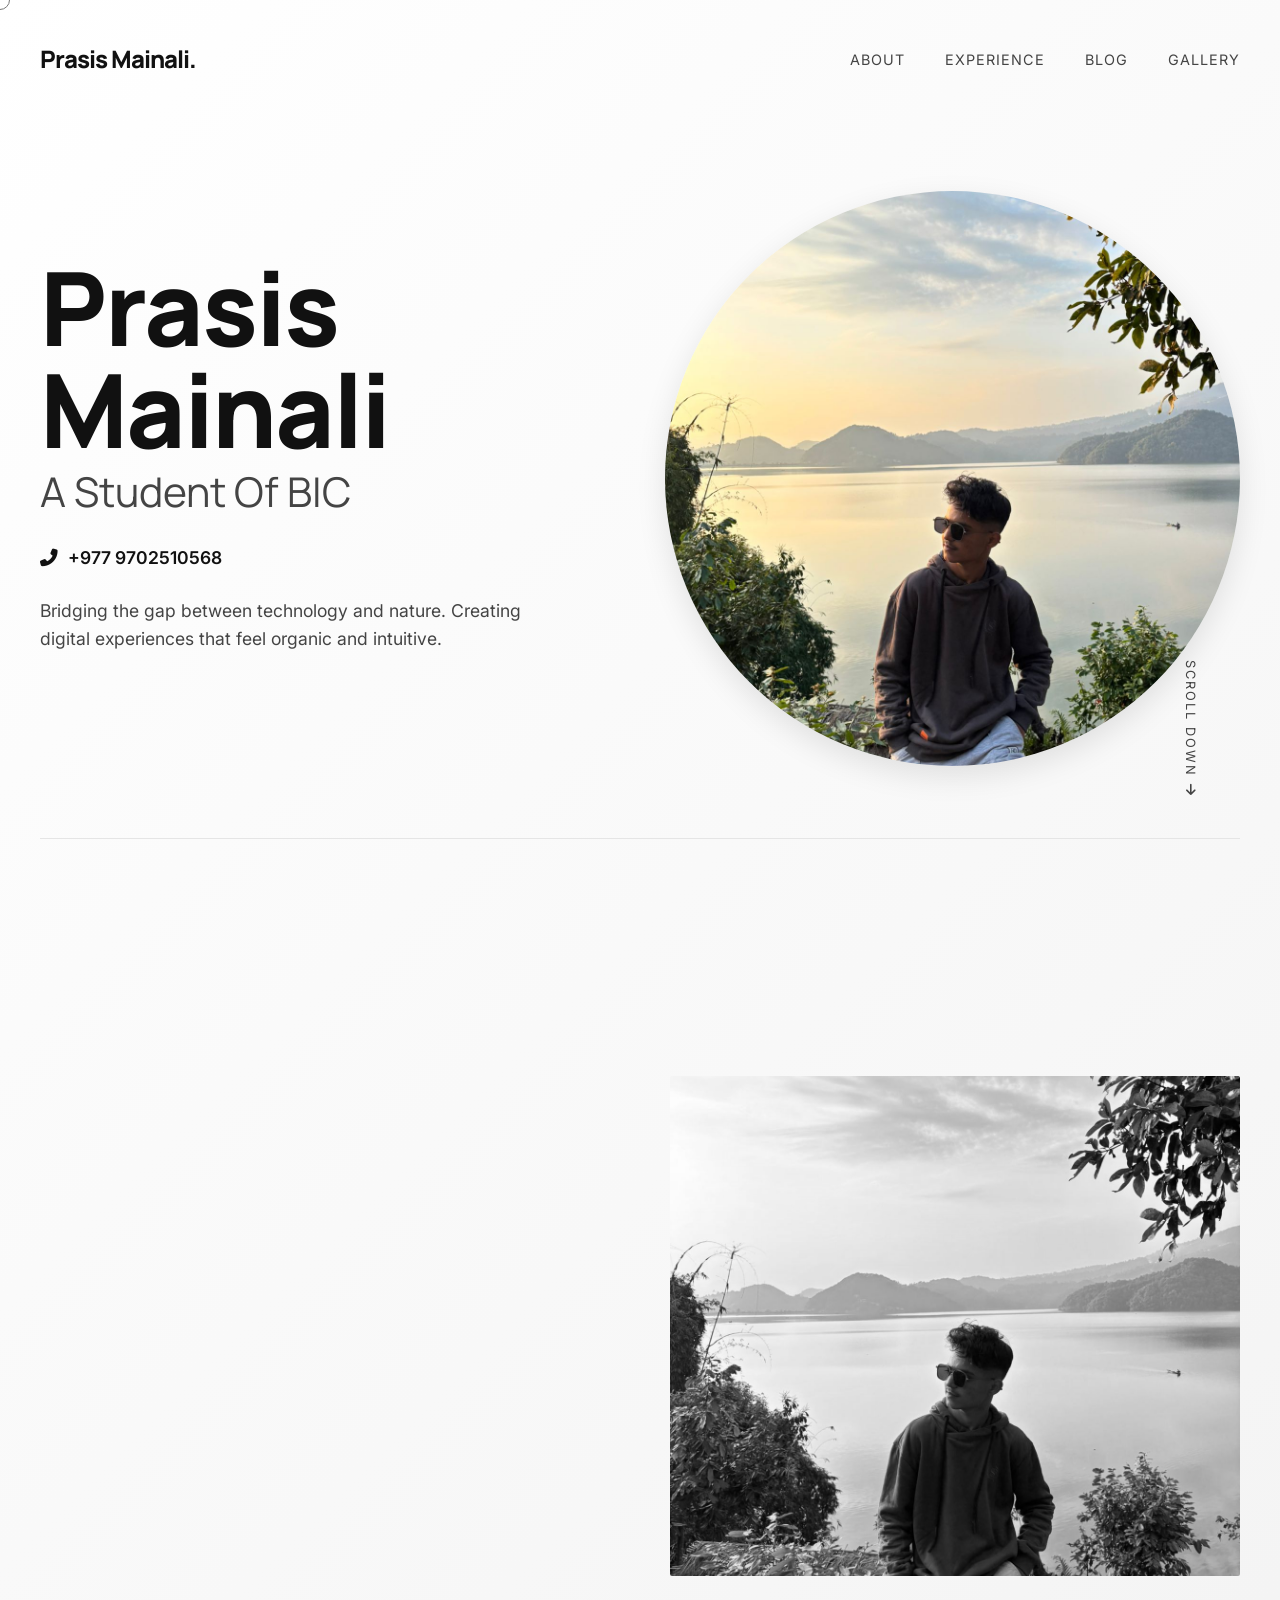
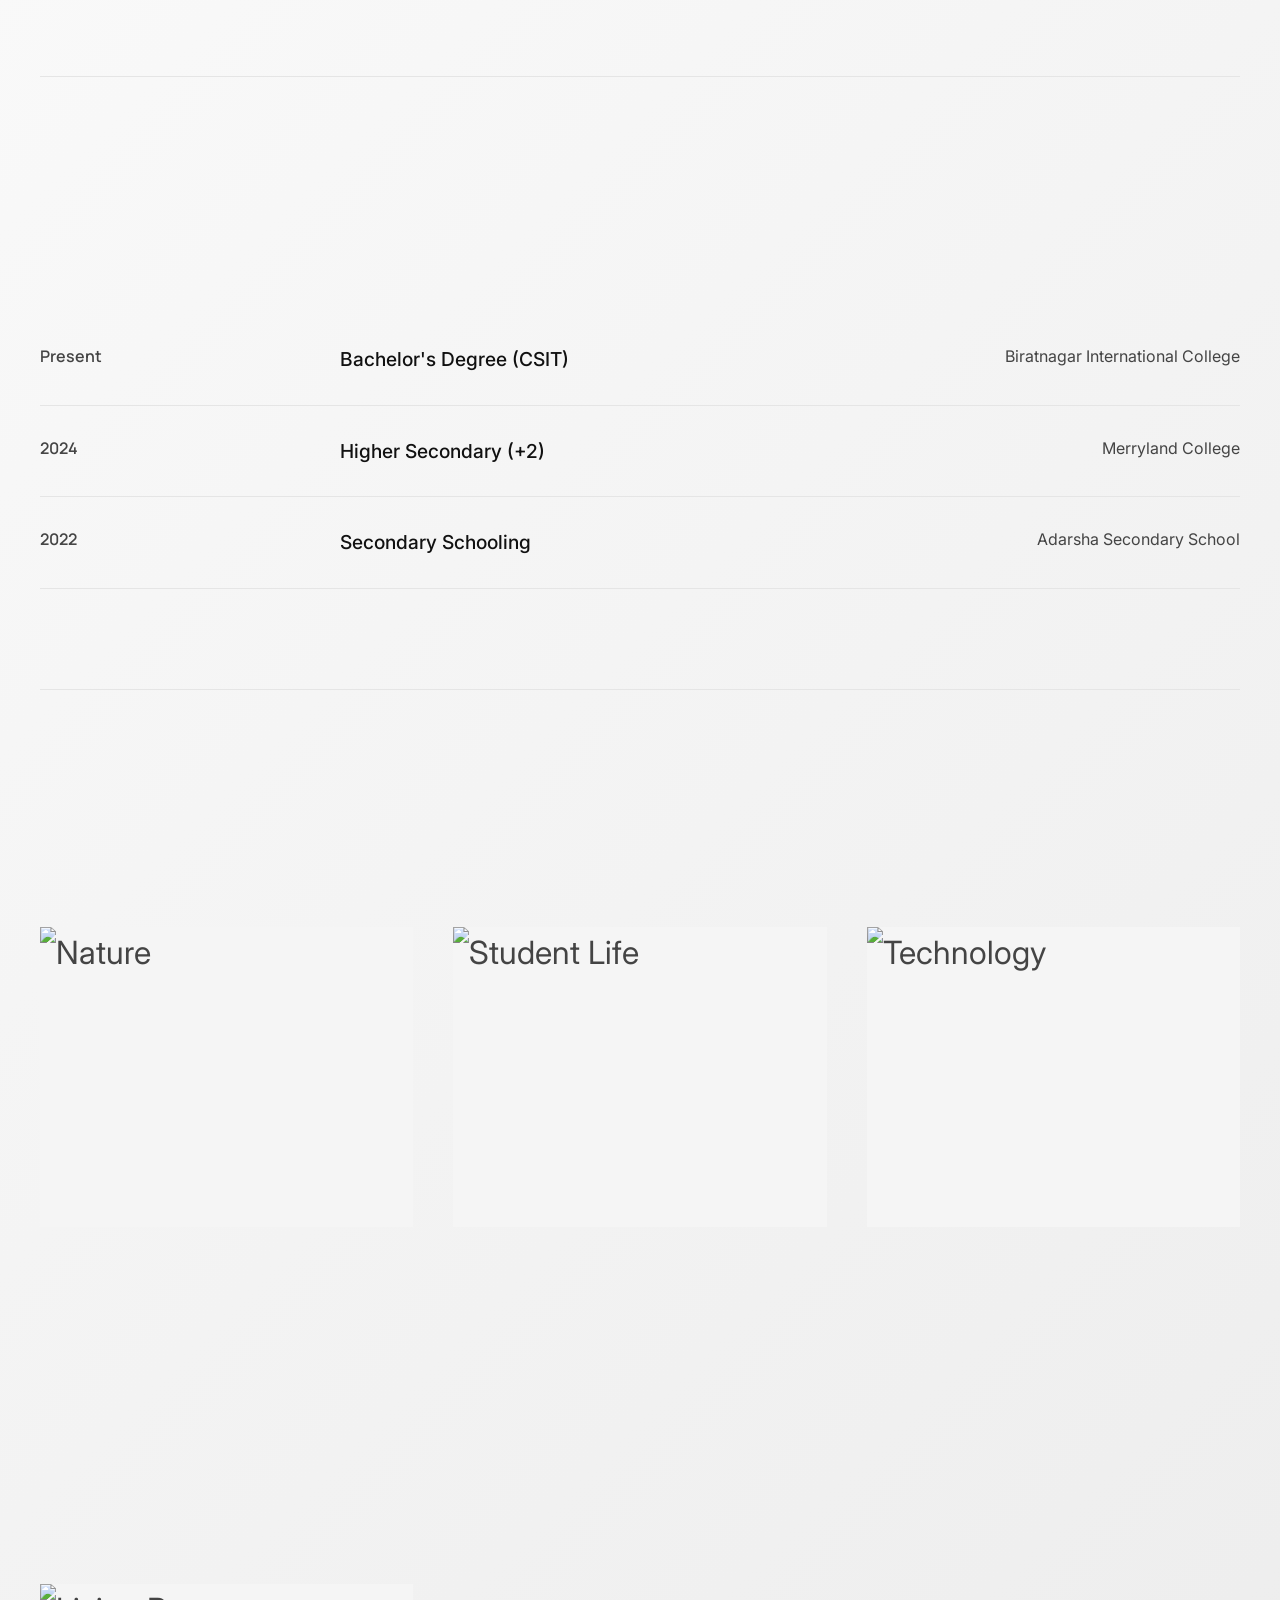
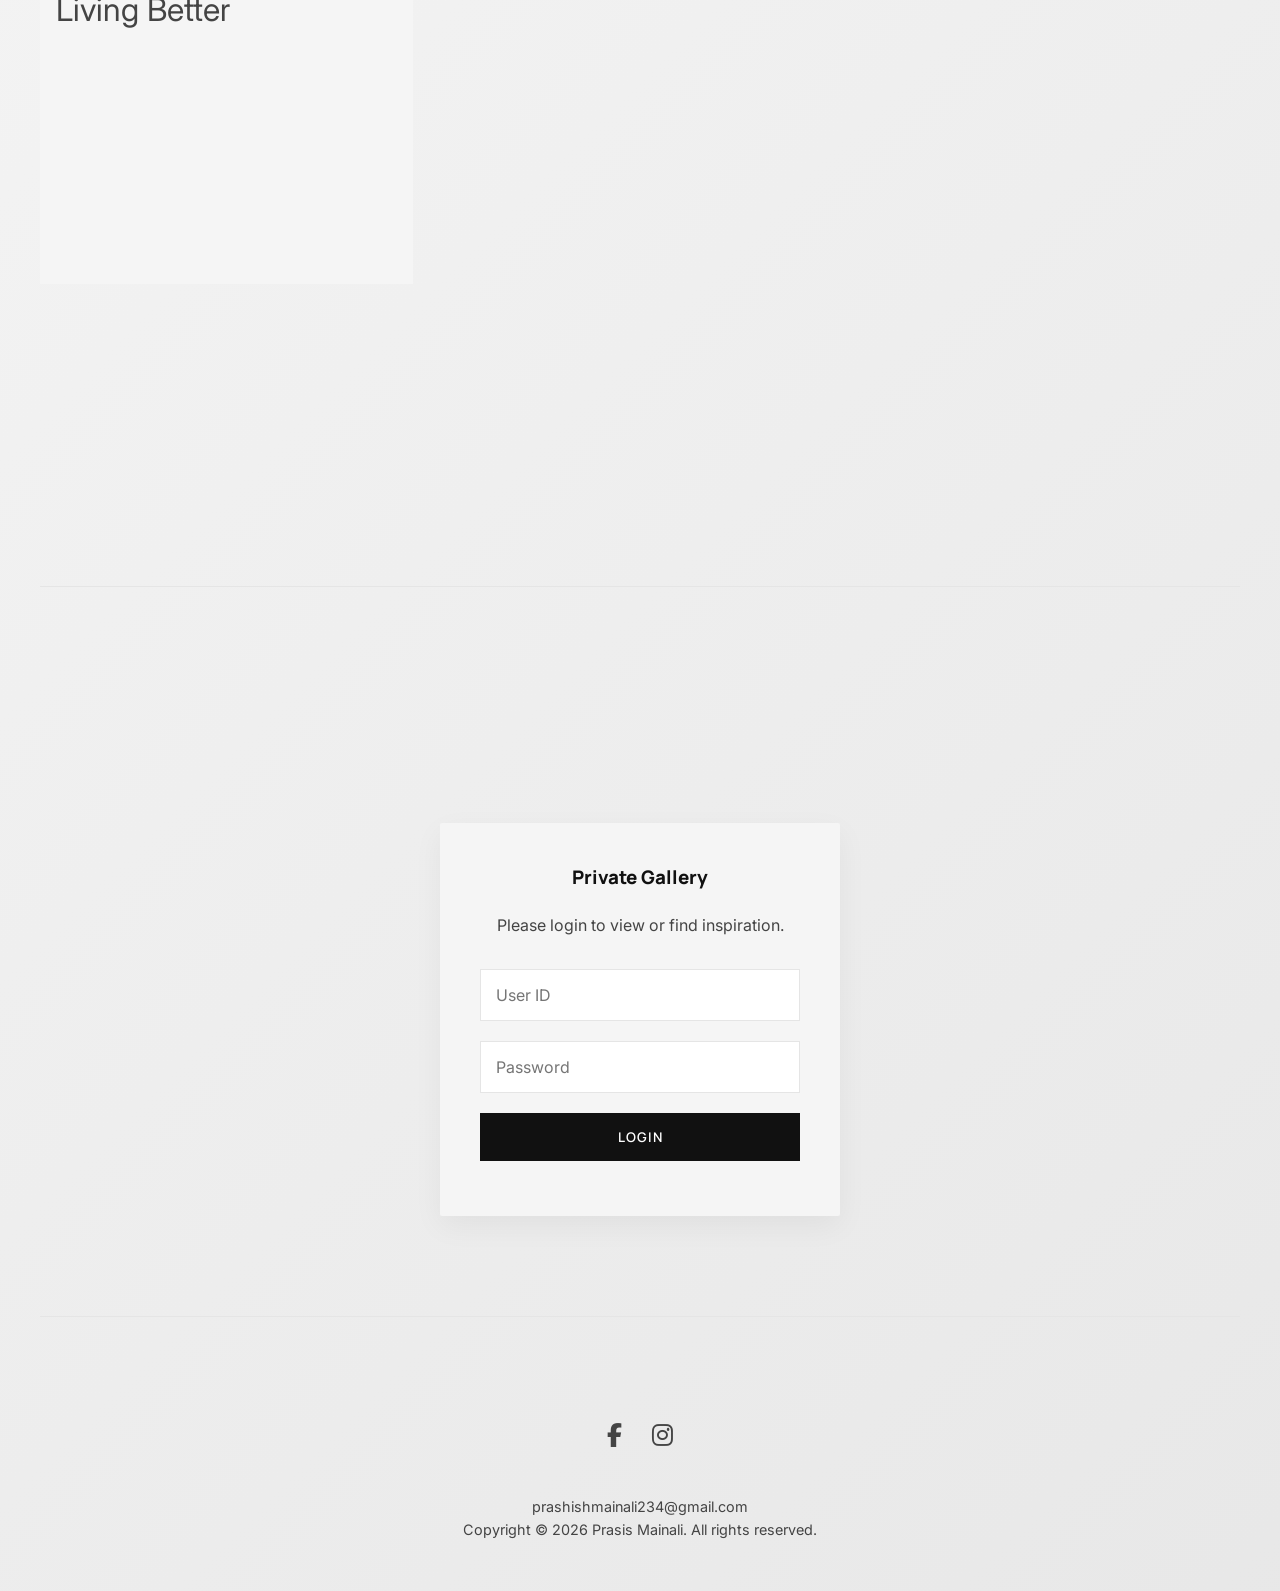
==== commit 01a67f91: "Update index.html" ====
--- a/index.html
+++ b/index.html
@@ -1007,19 +1007,7 @@
 
         <p id="login-message" style="margin-top: 15px; color: #ff4444; font-size: 0.9rem;"></p>
 
-        <div
-          style="margin-top: 25px; padding: 15px; background: rgba(0,0,0,0.03); border-radius: 4px; text-align: center;">
-          <p style="font-size: 0.9rem; color: var(--text-primary); font-weight: 600; margin-bottom: 5px;">Guest Login
-            Details:</p>
-          <p style="font-size: 0.9rem; color: var(--text-secondary);">ID: <code>guest</code></p>
-          <p style="font-size: 0.9rem; color: var(--text-secondary);">Pass: <code>welcome</code></p>
-          <button
-            onclick="document.getElementById('login-id').value='guest'; document.getElementById('login-pass').value='welcome';"
-            class="hover-target"
-            style="margin-top: 10px; background: none; border: none; text-decoration: underline; color: var(--text-primary); cursor: pointer; font-size: 0.8rem;">
-            Auto-fill Guest Creds
-          </button>
-        </div>
+
       </div>
 
       <!-- Gallery Interface -->
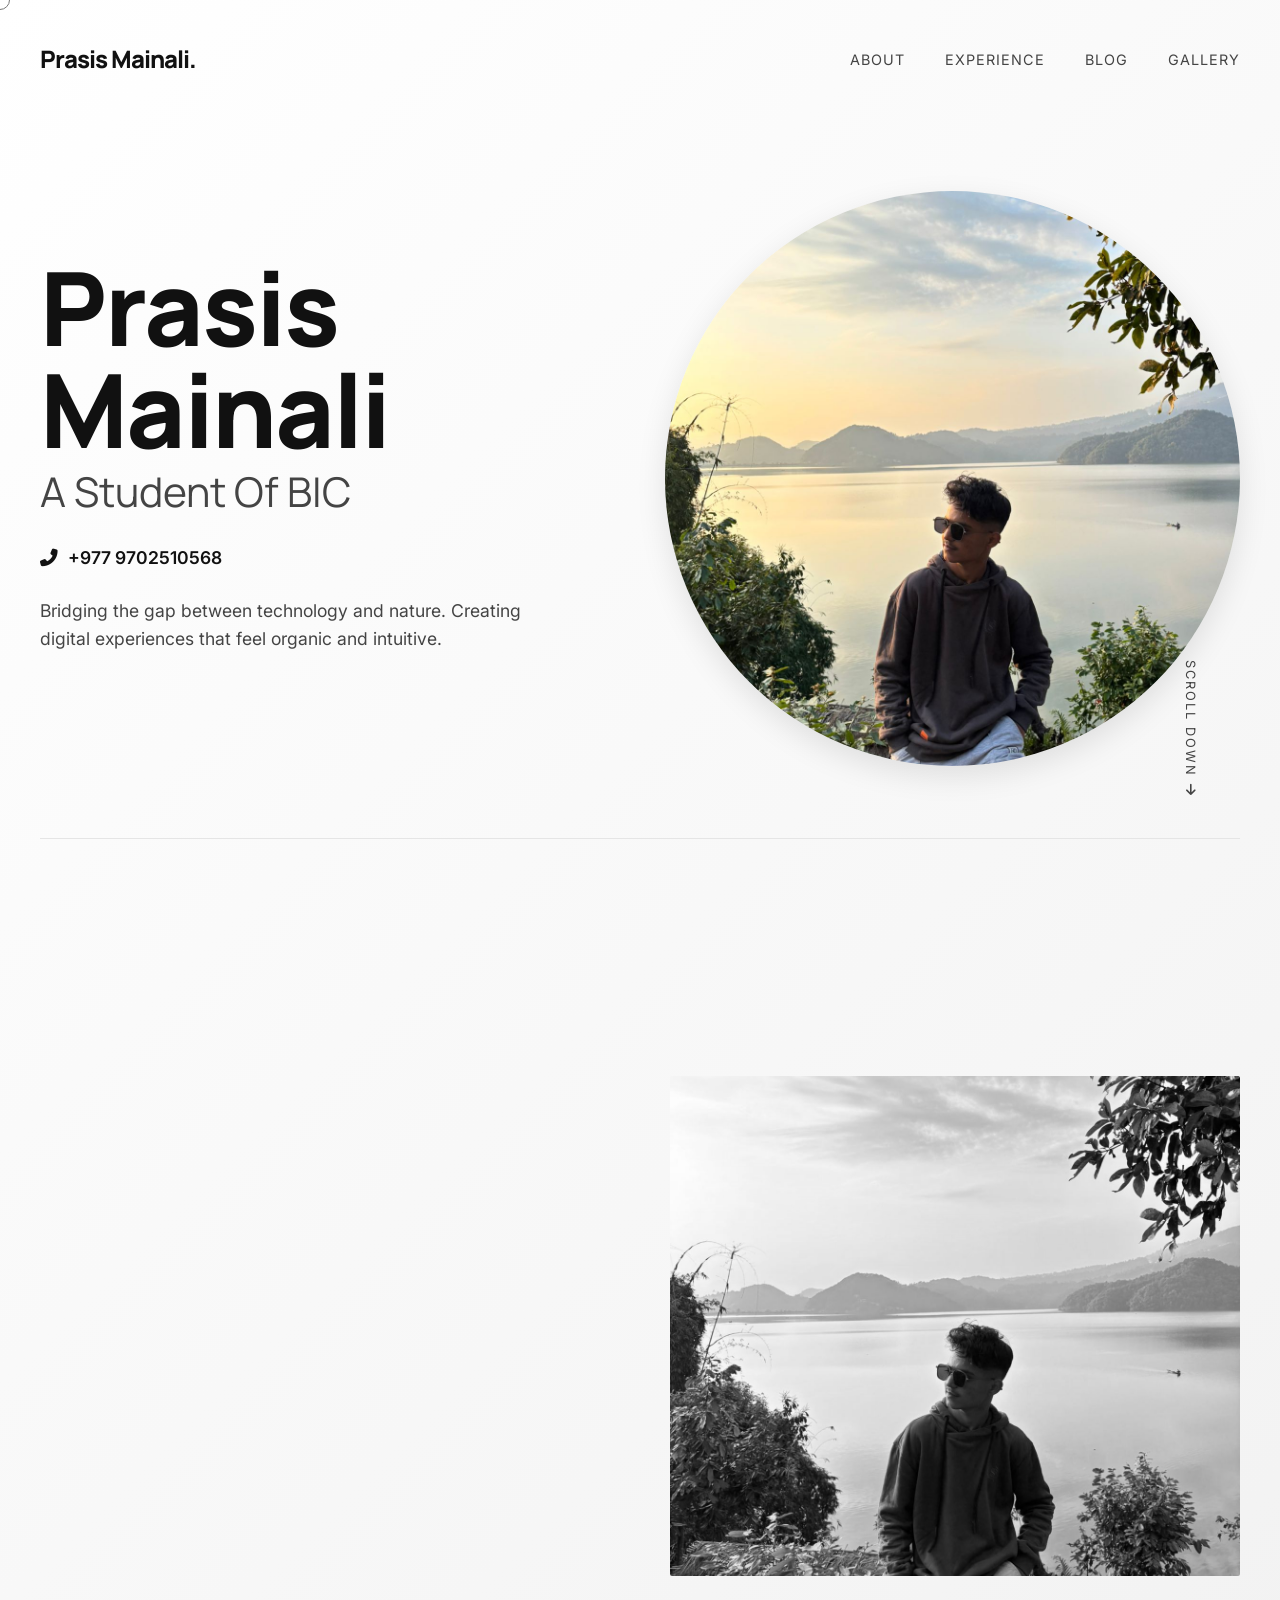
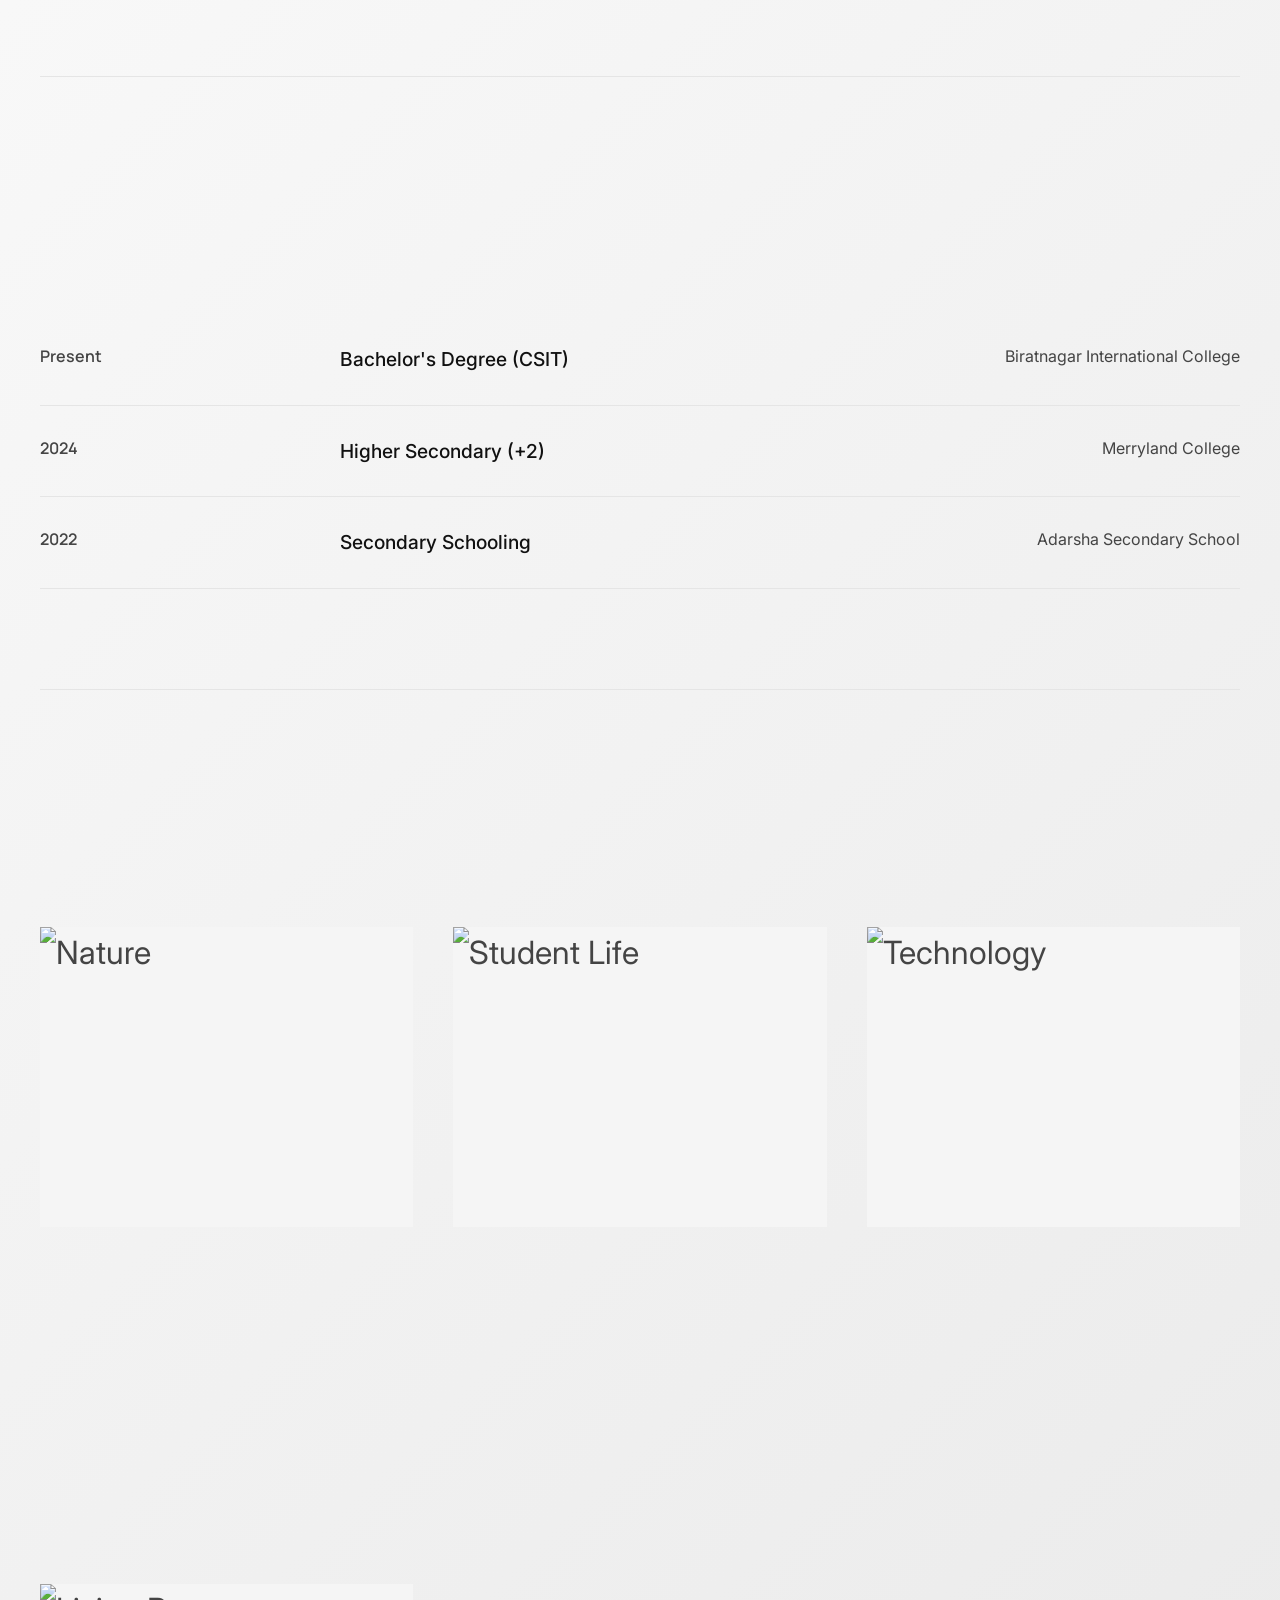
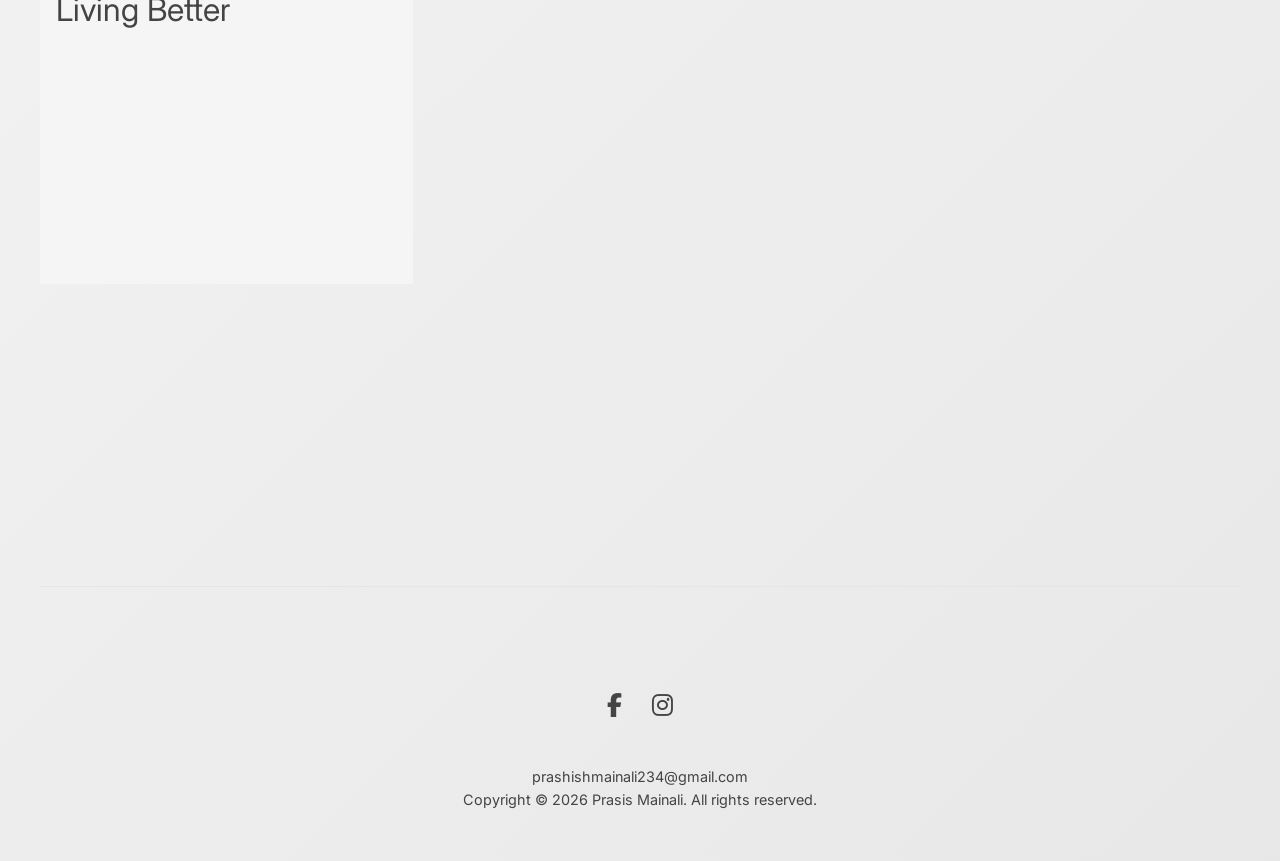
==== commit 5a2bfb7c: "Update gallery display logic and image paths" ====
--- a/index.html
+++ b/index.html
@@ -649,7 +649,8 @@
     /* --- Secure Gallery --- */
     #secure-gallery {
       min-height: 80vh;
-      display: flex;
+      display: none;
+      /* Hide entirely on homepage initially */
       flex-direction: column;
       align-items: center;
       justify-content: center;
@@ -778,7 +779,7 @@
         <a href="#about" class="hover-target">About</a>
         <a href="#experience" class="hover-target">Experience</a>
         <a href="#blog" class="hover-target">Blog</a>
-        <a href="#secure-gallery" class="hover-target">Gallery</a>
+        <a href="#secure-gallery" class="hover-target" id="nav-gallery-link">Gallery</a>
       </div>
 
       <div class="hamburger hover-target">
@@ -812,7 +813,7 @@
       </div>
 
       <div class="hero-image fade-up" style="transition-delay: 0.2s;">
-        <img src="../assets/images/prasis-profile.jpg" alt="Prasis Mainali">
+        <img src="assets/images/prasis-profile.jpg" alt="Prasis Mainali">
       </div>
     </header>
 
@@ -847,8 +848,7 @@
         </div>
 
         <div class="profile-img-container hover-target">
-          <!-- Using the parent directory path as fixed previously -->
-          <img src="../assets/images/prasis-profile.jpg" alt="Prasis Mainali">
+          <img src="assets/images/prasis-profile.jpg" alt="Prasis Mainali">
         </div>
       </div>
     </section>
@@ -1135,6 +1135,18 @@
       showGallery(cachedRole);
     }
 
+    // --- Supabase Keep Alive ---
+    // Pings the DB once per day to keep the Free Tier project awake
+    const lastPing = localStorage.getItem('supabase_last_ping');
+    const today = new Date().toDateString();
+
+    if (lastPing !== today) {
+      fetch("https://afpbaglqwfymryoaxrtf.supabase.co/rest/v1/", { method: "HEAD" })
+        .then(() => localStorage.setItem('supabase_last_ping', today))
+        .catch(() => { });
+    }
+
+
 
 
     loginBtn.addEventListener('click', () => {
@@ -1161,9 +1173,18 @@
     logoutBtn.addEventListener('click', () => {
       localStorage.removeItem(AUTH_KEY);
       hideGallery();
+
+      // Also hide the whole section to go back to homepage properly
+      document.getElementById('secure-gallery').style.display = 'none';
+
+      // Scroll to top
+      window.scrollTo({ top: 0, behavior: 'smooth' });
     });
 
     function showGallery(role) {
+      // The secureGallerySection is already defined globally and its display is set to 'flex' once.
+      // No need to redefine or set display: 'flex' repeatedly here.
+
       loginInterface.style.display = 'none';
       galleryInterface.style.display = 'block';
 
@@ -1200,6 +1221,22 @@
 
       renderGallery(data || [], role);
     }
+
+    // --- Navigation Gallery Reveal Logic ---
+    const navGalleryLink = document.getElementById('nav-gallery-link');
+    const secureGallerySection = document.getElementById('secure-gallery');
+
+    navGalleryLink.addEventListener('click', (e) => {
+      e.preventDefault(); // Prevent default jump immediately
+
+      // Reveal the gallery section
+      secureGallerySection.style.display = 'flex';
+
+      // Smooth scroll to the section
+      setTimeout(() => {
+        secureGallerySection.scrollIntoView({ behavior: 'smooth' });
+      }, 50);
+    });
 
     function renderGallery(images, role) {
       // Just use the real images from Supabase
@@ -1265,7 +1302,7 @@
 
       try {
         // 1. Upload to Supabase Storage
-        const filename = `${Date.now()}_${file.name.replace(/\\s/g, '_')}`;
+        const filename = `${Date.now()}_${file.name.replace(/\s/g, '_')}`;
         const { data: uploadData, error: uploadError } = await supabaseClient.storage
           .from('gallery')
           .upload(filename, file);
@@ -1328,6 +1365,7 @@
         alert("Delete failed.");
       }
     }
+
   </script>
 
   <!-- Tawk.to Live Chat Script -->
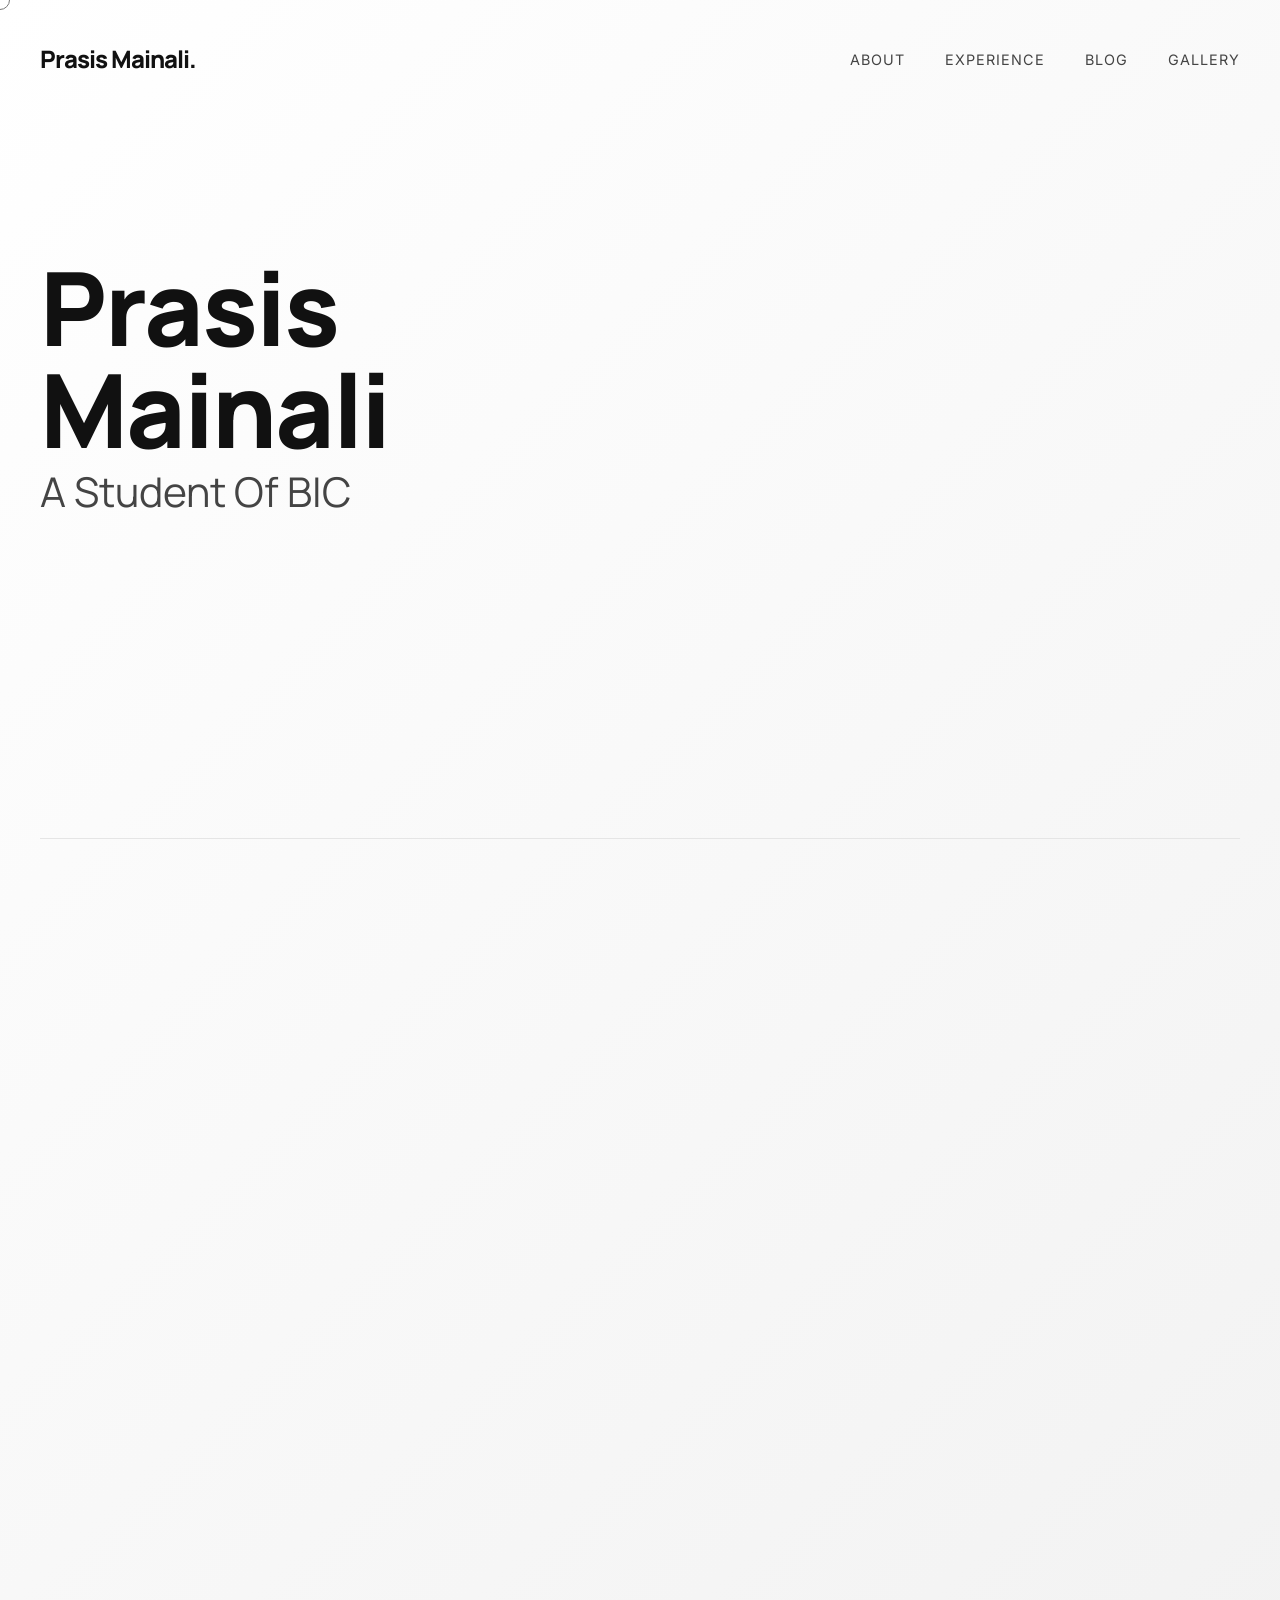
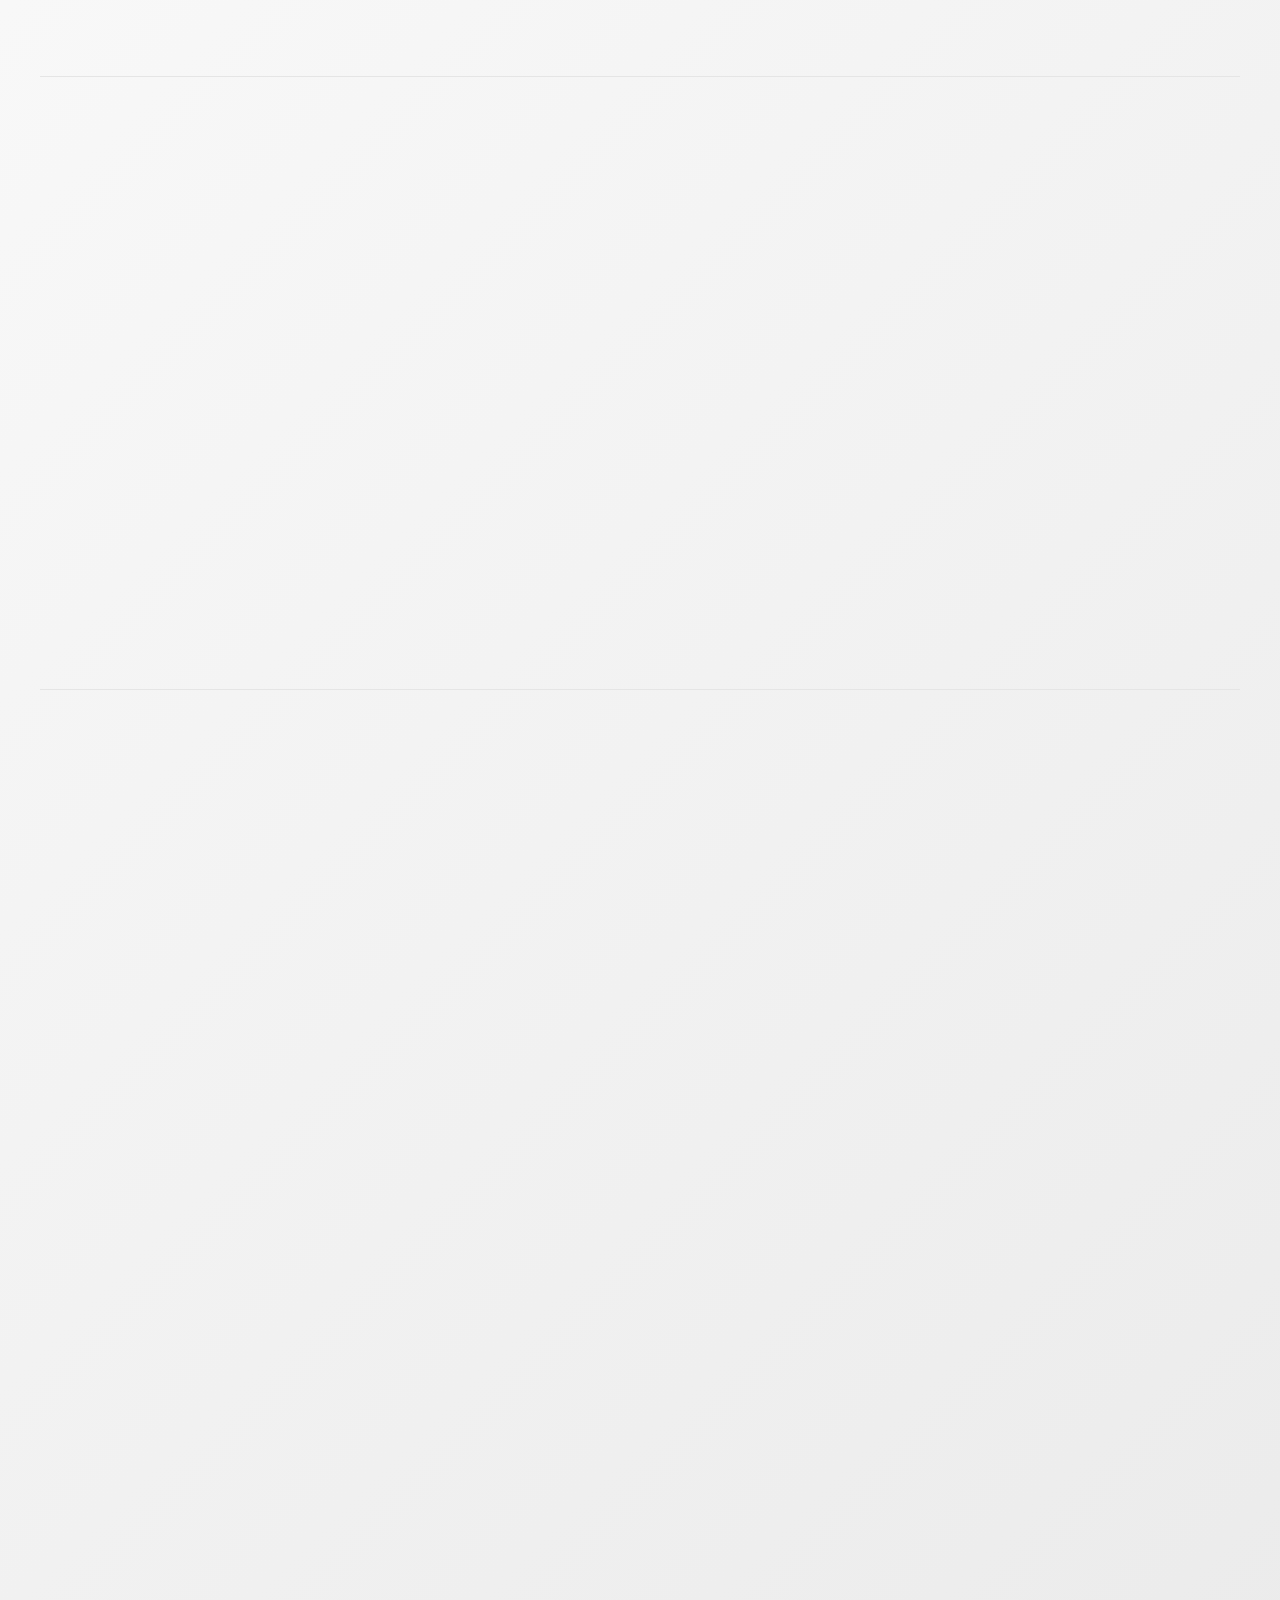
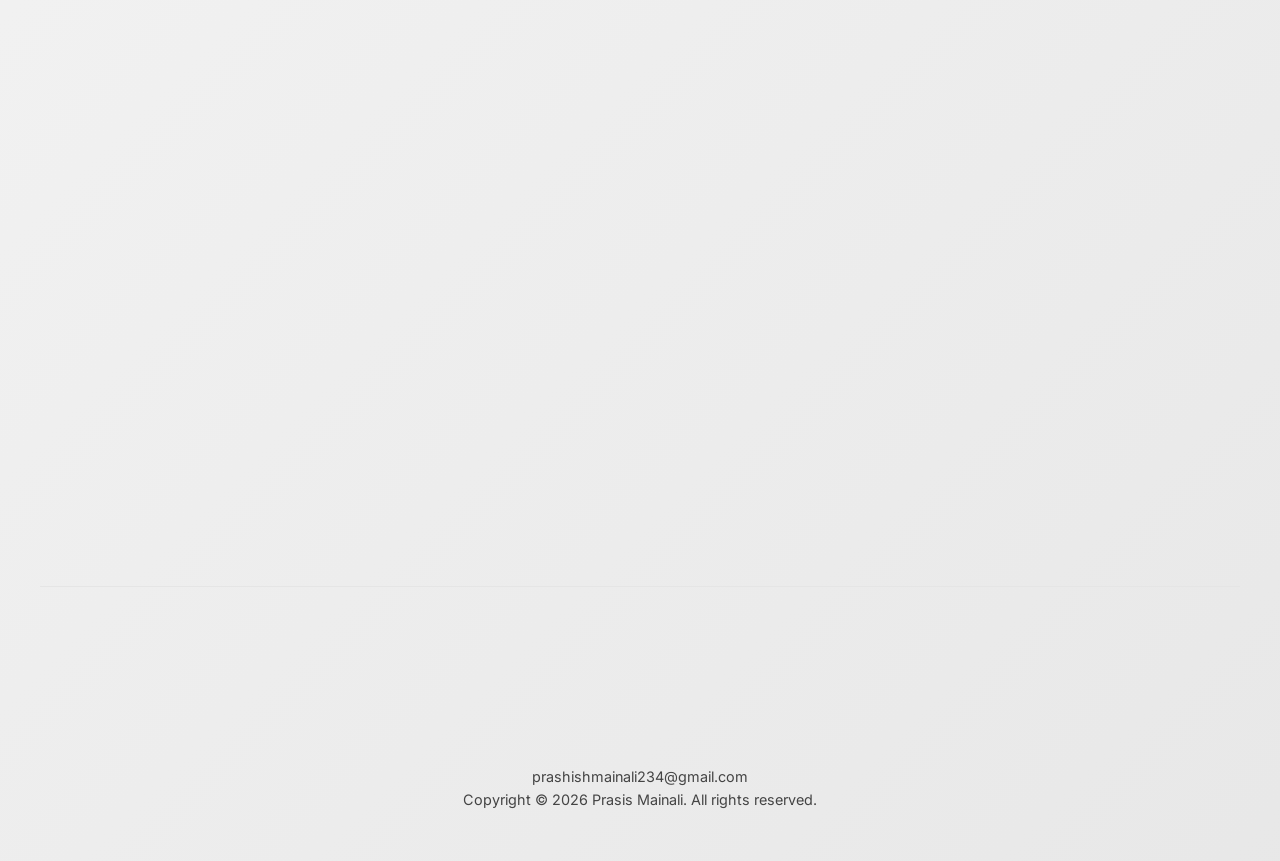
==== commit 38db6cf7: "Update index.html" ====
--- a/index.html
+++ b/index.html
@@ -1141,245 +1141,14 @@
     const today = new Date().toDateString();
 
     if (lastPing !== today) {
-      fetch("https://afpbaglqwfymryoaxrtf.supabase.co/rest/v1/", { method: "HEAD" })
+      fetch("https://afpbaglqwfymryoaxrtf.supabase.co/rest/v1/", {
+        method: "HEAD",
+        headers: {
+          "apikey": SUPABASE_KEY,
+          "Authorization": `Bearer ${SUPABASE_KEY}`
+        }
+      })
         .then(() => localStorage.setItem('supabase_last_ping', today))
         .catch(() => { });
     }
 
-
-
-
-    loginBtn.addEventListener('click', () => {
-      const id = loginId.value.trim();
-      const pass = loginPass.value.trim();
-
-      if (id === 'prasis' && pass === 'prasis123') {
-        localStorage.setItem(AUTH_KEY, 'admin');
-        loginMsg.textContent = '';
-        showGallery('admin');
-      } else if (id === 'guest' && pass === 'welcome') {
-        localStorage.setItem(AUTH_KEY, 'guest');
-        loginMsg.textContent = '';
-        showGallery('guest');
-      } else {
-        loginMsg.textContent = 'Invalid Credentials';
-        loginInterface.style.transform = 'translateX(10px)';
-        setTimeout(() => loginInterface.style.transform = 'translateX(0)', 100);
-        setTimeout(() => loginInterface.style.transform = 'translateX(-10px)', 200);
-        setTimeout(() => loginInterface.style.transform = 'translateX(0)', 300);
-      }
-    });
-
-    logoutBtn.addEventListener('click', () => {
-      localStorage.removeItem(AUTH_KEY);
-      hideGallery();
-
-      // Also hide the whole section to go back to homepage properly
-      document.getElementById('secure-gallery').style.display = 'none';
-
-      // Scroll to top
-      window.scrollTo({ top: 0, behavior: 'smooth' });
-    });
-
-    function showGallery(role) {
-      // The secureGallerySection is already defined globally and its display is set to 'flex' once.
-      // No need to redefine or set display: 'flex' repeatedly here.
-
-      loginInterface.style.display = 'none';
-      galleryInterface.style.display = 'block';
-
-      if (role === 'admin') {
-        uploadControls.style.display = 'block';
-      } else {
-        uploadControls.style.display = 'none';
-      }
-
-      fetchGallery(role);
-    }
-
-    function hideGallery() {
-      loginInterface.style.display = 'block';
-      galleryInterface.style.display = 'none';
-      loginId.value = '';
-      loginPass.value = '';
-    }
-
-    async function fetchGallery(role) {
-      // Fetch from Supabase
-      const { data, error } = await supabaseClient
-        .from('gallery_images')
-        .select('*')
-        .order('created_at', { ascending: false });
-
-      if (error) {
-        console.error("Error fetching images:", error);
-        // Don't show error to user if it's just empty or config missing, handled by render
-        if (error.code !== 'PGRST116') { // Ignore specific errors if needed
-          // Alert only on real failures if configured
-        }
-      }
-
-      renderGallery(data || [], role);
-    }
-
-    // --- Navigation Gallery Reveal Logic ---
-    const navGalleryLink = document.getElementById('nav-gallery-link');
-    const secureGallerySection = document.getElementById('secure-gallery');
-
-    navGalleryLink.addEventListener('click', (e) => {
-      e.preventDefault(); // Prevent default jump immediately
-
-      // Reveal the gallery section
-      secureGallerySection.style.display = 'flex';
-
-      // Smooth scroll to the section
-      setTimeout(() => {
-        secureGallerySection.scrollIntoView({ behavior: 'smooth' });
-      }, 50);
-    });
-
-    function renderGallery(images, role) {
-      // Just use the real images from Supabase
-      const allImages = [...images];
-
-      galleryGrid.innerHTML = '';
-
-      if (allImages.length === 0) {
-        galleryGrid.innerHTML = '<p style="text-align:center; width:100%; color: var(--text-secondary);">No images uploaded yet.</p>';
-        return;
-      }
-
-      allImages.forEach((imgObj) => {
-        const item = document.createElement('div');
-        item.className = 'gallery-item fade-up';
-
-        let deleteBtnHTML = '';
-
-        // Allowed to delete if Admin AND NOT a default image
-        if (role === 'admin' && !imgObj.is_default) {
-          deleteBtnHTML = `
-              <button class="delete-btn hover-target" 
-                onclick="window.deleteSupabaseImage('${imgObj.id}', '${imgObj.storage_path}')">
-                <i class="fas fa-trash"></i>
-              </button>
-            `;
-        }
-
-        const imgUrl = imgObj.url || imgObj.public_url || imgObj;
-
-        item.innerHTML = `
-          <img src="${imgUrl}" alt="Gallery Image">
-          ${deleteBtnHTML}
-        `;
-        galleryGrid.appendChild(item);
-
-        if (role === 'admin' && !imgObj.is_default) {
-          const delBtn = item.querySelector('.delete-btn');
-          if (delBtn) {
-            delBtn.addEventListener('mouseenter', () => cursor.classList.add('hovered'));
-            delBtn.addEventListener('mouseleave', () => cursor.classList.remove('hovered'));
-          }
-        }
-
-        if (typeof observer !== 'undefined') observer.observe(item);
-      });
-    }
-
-    // Handle Image Upload
-    imageUpload.addEventListener('change', async (e) => {
-      const file = e.target.files[0];
-      if (!file) return;
-
-      if (file.size > 5 * 1024 * 1024) {
-        alert('Image is too large! Max 5MB.');
-        return;
-      }
-
-      const btn = uploadControls.querySelector('button');
-      const originalText = btn.innerHTML;
-      btn.innerHTML = '<i class="fas fa-spinner fa-spin"></i> Uploading...';
-      btn.disabled = true;
-
-      try {
-        // 1. Upload to Supabase Storage
-        const filename = `${Date.now()}_${file.name.replace(/\s/g, '_')}`;
-        const { data: uploadData, error: uploadError } = await supabaseClient.storage
-          .from('gallery')
-          .upload(filename, file);
-
-        if (uploadError) throw uploadError;
-
-        // 2. Get Public URL
-        const { data: { publicUrl } } = supabaseClient.storage
-          .from('gallery')
-          .getPublicUrl(filename);
-
-        // 3. Insert into Table
-        const { error: dbError } = await supabaseClient
-          .from('gallery_images')
-          .insert([{
-            url: publicUrl,
-            storage_path: filename
-          }]);
-
-        if (dbError) throw dbError;
-
-        // Success
-        fetchGallery('admin'); // Refresh
-        imageUpload.value = '';
-
-      } catch (error) {
-        console.error("Upload error:", error);
-        alert("Upload failed: " + error.message);
-      } finally {
-        btn.innerHTML = originalText;
-        btn.disabled = false;
-      }
-    });
-
-    window.deleteSupabaseImage = async (id, storagePath) => {
-      if (localStorage.getItem(AUTH_KEY) !== 'admin') return;
-      if (!confirm("Delete this image?")) return;
-
-      try {
-        // 1. Delete from Storage
-        const { error: storageError } = await supabaseClient.storage
-          .from('gallery')
-          .remove([storagePath]);
-
-        if (storageError) console.error("Storage delete warning:", storageError);
-
-        // 2. Delete from Table
-        const { error: dbError } = await supabaseClient
-          .from('gallery_images')
-          .delete()
-          .eq('id', id);
-
-        if (dbError) throw dbError;
-
-        // Refresh
-        fetchGallery('admin');
-
-      } catch (error) {
-        console.error("Delete error:", error);
-        alert("Delete failed.");
-      }
-    }
-
-  </script>
-
-  <!-- Tawk.to Live Chat Script -->
-  <script type="text/javascript">
-    var Tawk_API = Tawk_API || {}, Tawk_LoadStart = new Date();
-    (function () {
-      var s1 = document.createElement("script"), s0 = document.getElementsByTagName("script")[0];
-      s1.async = true;
-      s1.src = 'https://embed.tawk.to/6986cef376ad761c40db5798/1jgr9gq86';
-      s1.charset = 'UTF-8';
-      s1.setAttribute('crossorigin', '*');
-      s0.parentNode.insertBefore(s1, s0);
-    })();
-  </script>
-</body>
-
-</html>
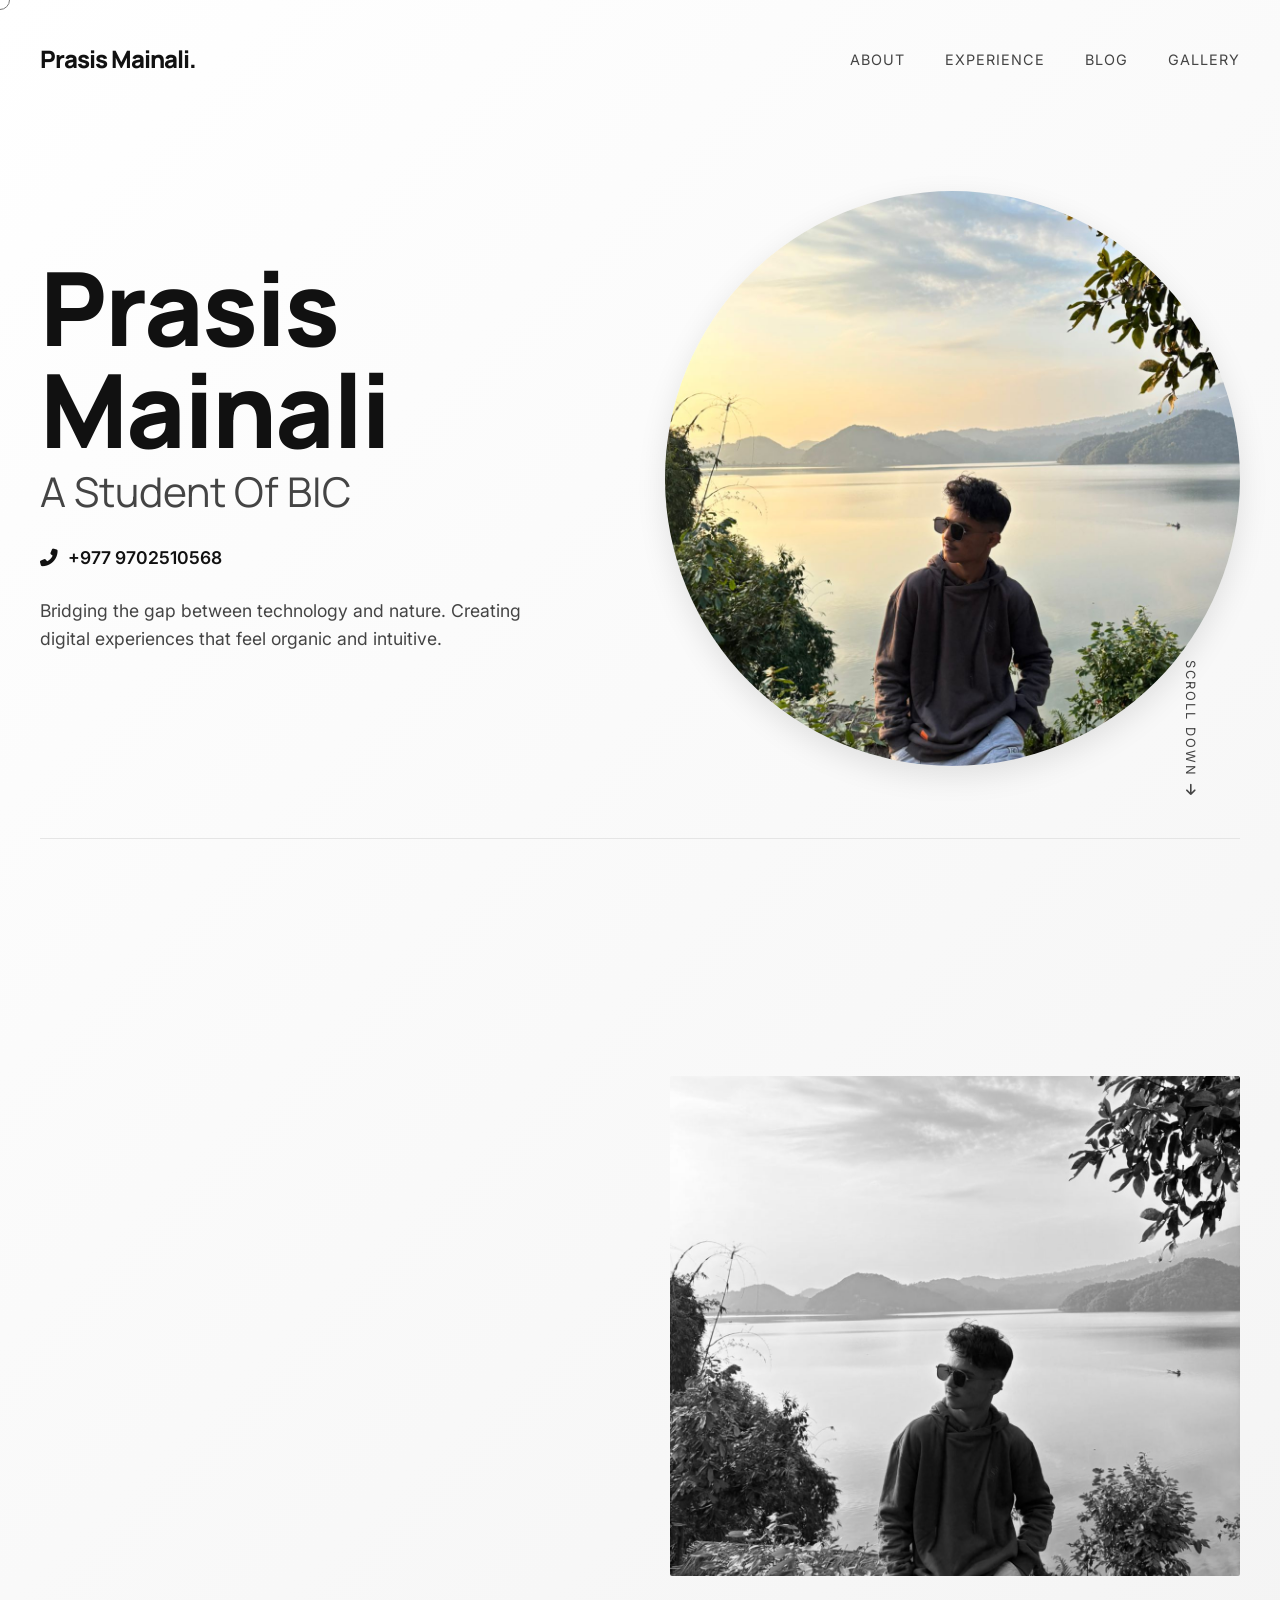
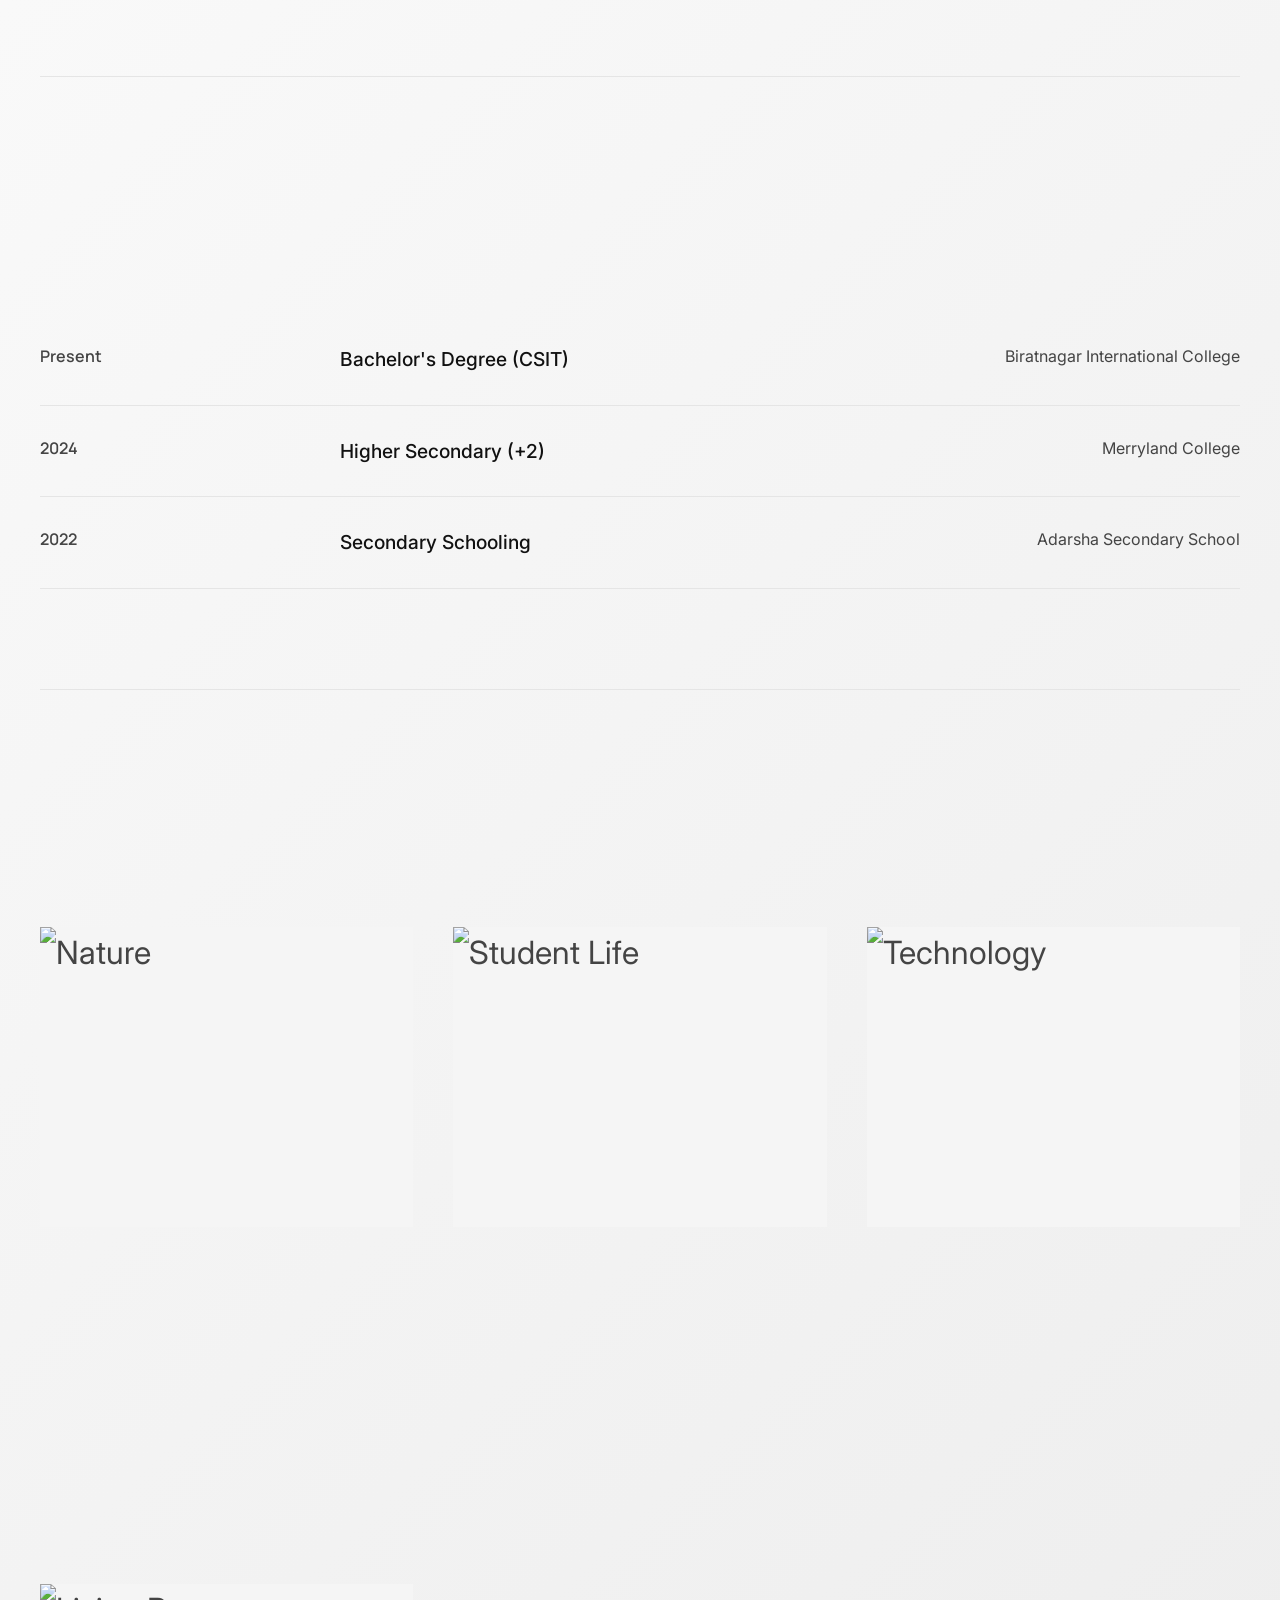
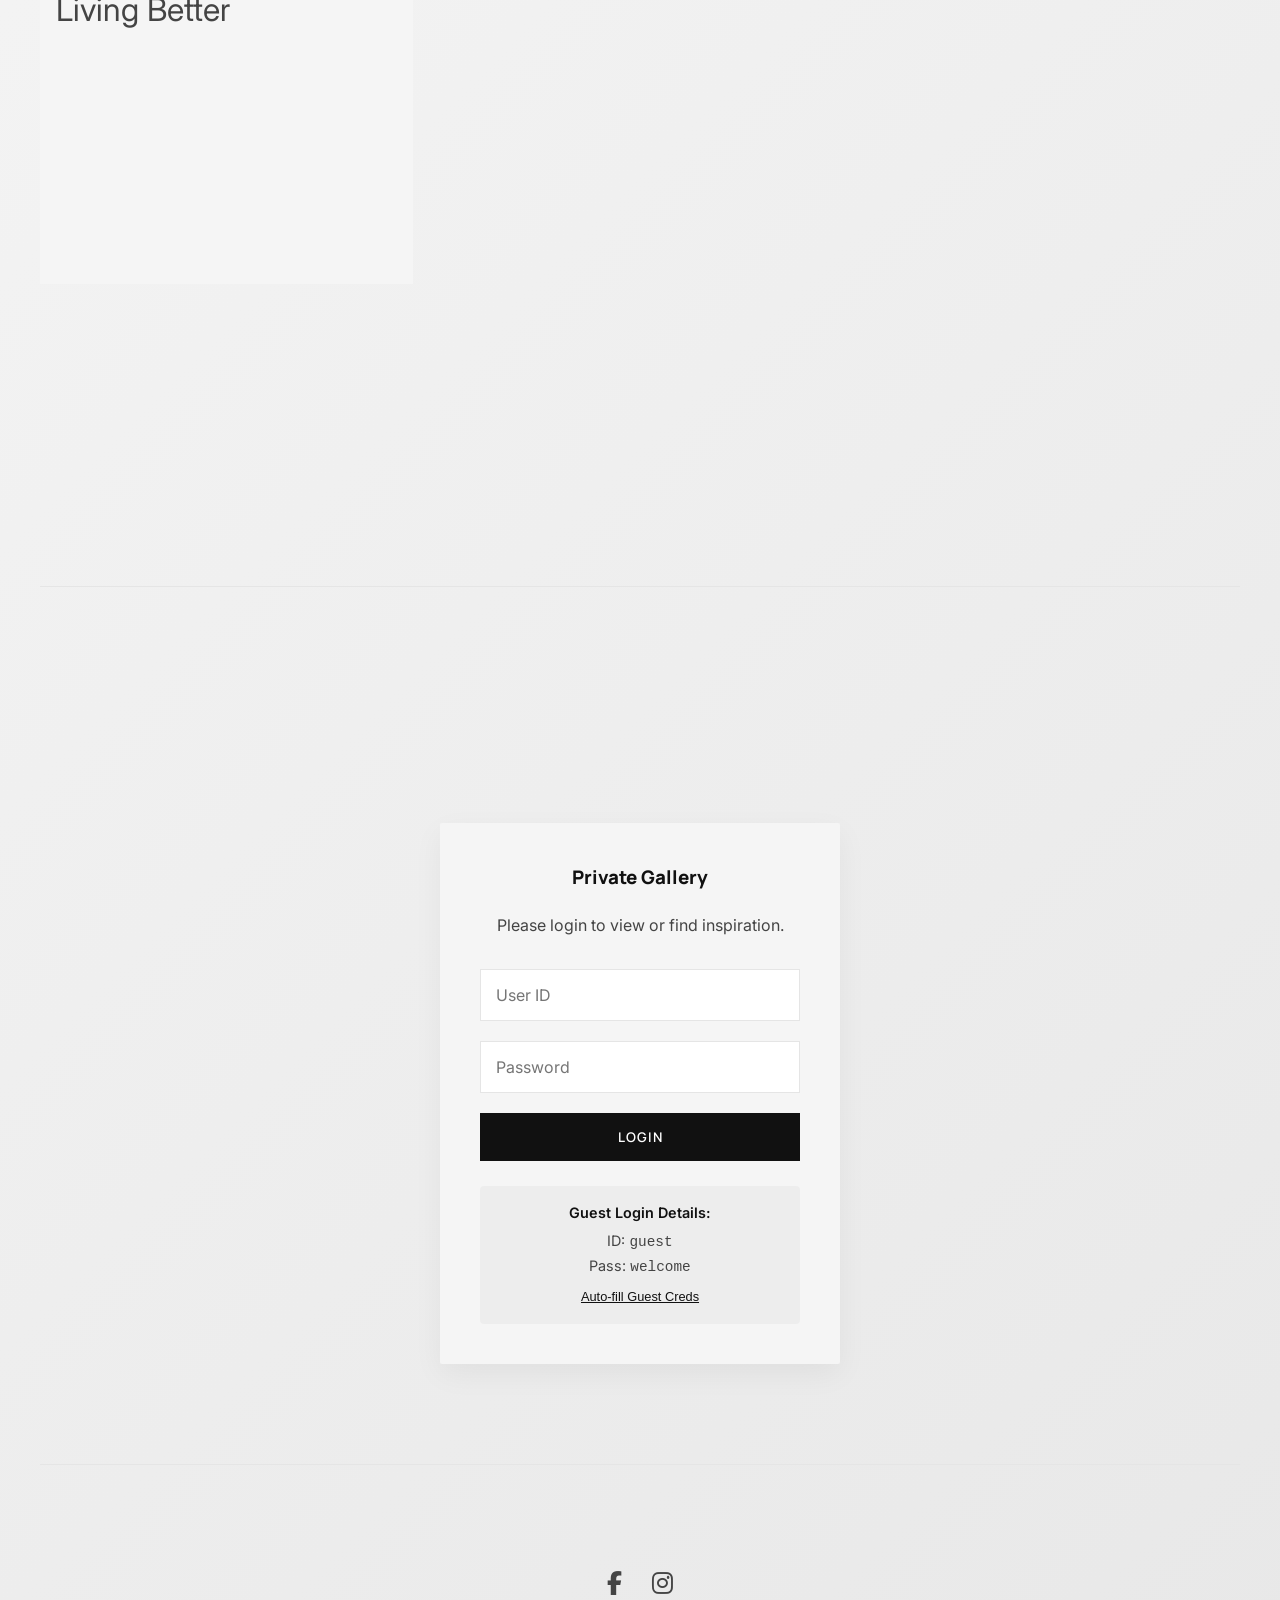
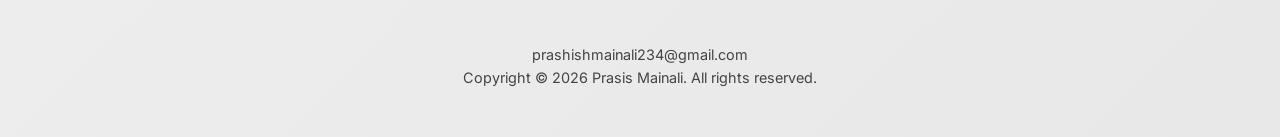
==== commit 5b47dd22: "Update index.html" ====
--- a/index.html
+++ b/index.html
@@ -649,8 +649,7 @@
     /* --- Secure Gallery --- */
     #secure-gallery {
       min-height: 80vh;
-      display: none;
-      /* Hide entirely on homepage initially */
+      display: flex;
       flex-direction: column;
       align-items: center;
       justify-content: center;
@@ -779,7 +778,7 @@
         <a href="#about" class="hover-target">About</a>
         <a href="#experience" class="hover-target">Experience</a>
         <a href="#blog" class="hover-target">Blog</a>
-        <a href="#secure-gallery" class="hover-target" id="nav-gallery-link">Gallery</a>
+        <a href="#secure-gallery" class="hover-target">Gallery</a>
       </div>
 
       <div class="hamburger hover-target">
@@ -813,7 +812,7 @@
       </div>
 
       <div class="hero-image fade-up" style="transition-delay: 0.2s;">
-        <img src="assets/images/prasis-profile.jpg" alt="Prasis Mainali">
+        <img src="../assets/images/prasis-profile.jpg" alt="Prasis Mainali">
       </div>
     </header>
 
@@ -848,7 +847,8 @@
         </div>
 
         <div class="profile-img-container hover-target">
-          <img src="assets/images/prasis-profile.jpg" alt="Prasis Mainali">
+          <!-- Using the parent directory path as fixed previously -->
+          <img src="../assets/images/prasis-profile.jpg" alt="Prasis Mainali">
         </div>
       </div>
     </section>
@@ -1007,7 +1007,19 @@
 
         <p id="login-message" style="margin-top: 15px; color: #ff4444; font-size: 0.9rem;"></p>
 
-
+        <div
+          style="margin-top: 25px; padding: 15px; background: rgba(0,0,0,0.03); border-radius: 4px; text-align: center;">
+          <p style="font-size: 0.9rem; color: var(--text-primary); font-weight: 600; margin-bottom: 5px;">Guest Login
+            Details:</p>
+          <p style="font-size: 0.9rem; color: var(--text-secondary);">ID: <code>guest</code></p>
+          <p style="font-size: 0.9rem; color: var(--text-secondary);">Pass: <code>welcome</code></p>
+          <button
+            onclick="document.getElementById('login-id').value='guest'; document.getElementById('login-pass').value='welcome';"
+            class="hover-target"
+            style="margin-top: 10px; background: none; border: none; text-decoration: underline; color: var(--text-primary); cursor: pointer; font-size: 0.8rem;">
+            Auto-fill Guest Creds
+          </button>
+        </div>
       </div>
 
       <!-- Gallery Interface -->
@@ -1135,20 +1147,213 @@
       showGallery(cachedRole);
     }
 
-    // --- Supabase Keep Alive ---
-    // Pings the DB once per day to keep the Free Tier project awake
-    const lastPing = localStorage.getItem('supabase_last_ping');
-    const today = new Date().toDateString();
-
-    if (lastPing !== today) {
-      fetch("https://afpbaglqwfymryoaxrtf.supabase.co/rest/v1/", {
-        method: "HEAD",
-        headers: {
-          "apikey": SUPABASE_KEY,
-          "Authorization": `Bearer ${SUPABASE_KEY}`
+
+
+    loginBtn.addEventListener('click', () => {
+      const id = loginId.value.trim();
+      const pass = loginPass.value.trim();
+
+      if (id === 'prasis' && pass === 'prasis123') {
+        localStorage.setItem(AUTH_KEY, 'admin');
+        loginMsg.textContent = '';
+        showGallery('admin');
+      } else if (id === 'guest' && pass === 'welcome') {
+        localStorage.setItem(AUTH_KEY, 'guest');
+        loginMsg.textContent = '';
+        showGallery('guest');
+      } else {
+        loginMsg.textContent = 'Invalid Credentials';
+        loginInterface.style.transform = 'translateX(10px)';
+        setTimeout(() => loginInterface.style.transform = 'translateX(0)', 100);
+        setTimeout(() => loginInterface.style.transform = 'translateX(-10px)', 200);
+        setTimeout(() => loginInterface.style.transform = 'translateX(0)', 300);
+      }
+    });
+
+    logoutBtn.addEventListener('click', () => {
+      localStorage.removeItem(AUTH_KEY);
+      hideGallery();
+    });
+
+    function showGallery(role) {
+      loginInterface.style.display = 'none';
+      galleryInterface.style.display = 'block';
+
+      if (role === 'admin') {
+        uploadControls.style.display = 'block';
+      } else {
+        uploadControls.style.display = 'none';
+      }
+
+      fetchGallery(role);
+    }
+
+    function hideGallery() {
+      loginInterface.style.display = 'block';
+      galleryInterface.style.display = 'none';
+      loginId.value = '';
+      loginPass.value = '';
+    }
+
+    async function fetchGallery(role) {
+      // Fetch from Supabase
+      const { data, error } = await supabaseClient
+        .from('gallery_images')
+        .select('*')
+        .order('created_at', { ascending: false });
+
+      if (error) {
+        console.error("Error fetching images:", error);
+        // Don't show error to user if it's just empty or config missing, handled by render
+        if (error.code !== 'PGRST116') { // Ignore specific errors if needed
+          // Alert only on real failures if configured
         }
-      })
-        .then(() => localStorage.setItem('supabase_last_ping', today))
-        .catch(() => { });
-    }
-
+      }
+
+      renderGallery(data || [], role);
+    }
+
+    function renderGallery(images, role) {
+      // Just use the real images from Supabase
+      const allImages = [...images];
+
+      galleryGrid.innerHTML = '';
+
+      if (allImages.length === 0) {
+        galleryGrid.innerHTML = '<p style="text-align:center; width:100%; color: var(--text-secondary);">No images uploaded yet.</p>';
+        return;
+      }
+
+      allImages.forEach((imgObj) => {
+        const item = document.createElement('div');
+        item.className = 'gallery-item fade-up';
+
+        let deleteBtnHTML = '';
+
+        // Allowed to delete if Admin AND NOT a default image
+        if (role === 'admin' && !imgObj.is_default) {
+          deleteBtnHTML = `
+              <button class="delete-btn hover-target" 
+                onclick="window.deleteSupabaseImage('${imgObj.id}', '${imgObj.storage_path}')">
+                <i class="fas fa-trash"></i>
+              </button>
+            `;
+        }
+
+        const imgUrl = imgObj.url || imgObj.public_url || imgObj;
+
+        item.innerHTML = `
+          <img src="${imgUrl}" alt="Gallery Image">
+          ${deleteBtnHTML}
+        `;
+        galleryGrid.appendChild(item);
+
+        if (role === 'admin' && !imgObj.is_default) {
+          const delBtn = item.querySelector('.delete-btn');
+          if (delBtn) {
+            delBtn.addEventListener('mouseenter', () => cursor.classList.add('hovered'));
+            delBtn.addEventListener('mouseleave', () => cursor.classList.remove('hovered'));
+          }
+        }
+
+        if (typeof observer !== 'undefined') observer.observe(item);
+      });
+    }
+
+    // Handle Image Upload
+    imageUpload.addEventListener('change', async (e) => {
+      const file = e.target.files[0];
+      if (!file) return;
+
+      if (file.size > 5 * 1024 * 1024) {
+        alert('Image is too large! Max 5MB.');
+        return;
+      }
+
+      const btn = uploadControls.querySelector('button');
+      const originalText = btn.innerHTML;
+      btn.innerHTML = '<i class="fas fa-spinner fa-spin"></i> Uploading...';
+      btn.disabled = true;
+
+      try {
+        // 1. Upload to Supabase Storage
+        const filename = `${Date.now()}_${file.name.replace(/\\s/g, '_')}`;
+        const { data: uploadData, error: uploadError } = await supabaseClient.storage
+          .from('gallery')
+          .upload(filename, file);
+
+        if (uploadError) throw uploadError;
+
+        // 2. Get Public URL
+        const { data: { publicUrl } } = supabaseClient.storage
+          .from('gallery')
+          .getPublicUrl(filename);
+
+        // 3. Insert into Table
+        const { error: dbError } = await supabaseClient
+          .from('gallery_images')
+          .insert([{
+            url: publicUrl,
+            storage_path: filename
+          }]);
+
+        if (dbError) throw dbError;
+
+        // Success
+        fetchGallery('admin'); // Refresh
+        imageUpload.value = '';
+
+      } catch (error) {
+        console.error("Upload error:", error);
+        alert("Upload failed: " + error.message);
+      } finally {
+        btn.innerHTML = originalText;
+        btn.disabled = false;
+      }
+    });
+
+    window.deleteSupabaseImage = async (id, storagePath) => {
+      if (localStorage.getItem(AUTH_KEY) !== 'admin') return;
+      if (!confirm("Delete this image?")) return;
+
+      try {
+        // 1. Delete from Storage
+        const { error: storageError } = await supabaseClient.storage
+          .from('gallery')
+          .remove([storagePath]);
+
+        if (storageError) console.error("Storage delete warning:", storageError);
+
+        // 2. Delete from Table
+        const { error: dbError } = await supabaseClient
+          .from('gallery_images')
+          .delete()
+          .eq('id', id);
+
+        if (dbError) throw dbError;
+
+        // Refresh
+        fetchGallery('admin');
+
+      } catch (error) {
+        console.error("Delete error:", error);
+        alert("Delete failed.");
+      }
+    }
+  </script>
+
+  <!-- Tawk.to Live Chat Script -->
+  <script type="text/javascript">
+    var Tawk_API = Tawk_API || {}, Tawk_LoadStart = new Date();
+    (function () {
+      var s1 = document.createElement("script"), s0 = document.getElementsByTagName("script")[0];
+      s1.async = true;
+      s1.src = 'https://embed.tawk.to/6986cef376ad761c40db5798/1jgr9gq86';
+      s1.charset = 'UTF-8';
+      s1.setAttribute('crossorigin', '*');
+      s0.parentNode.insertBefore(s1, s0);
+    })();
+  </script>
+</body>
+
+</html>
